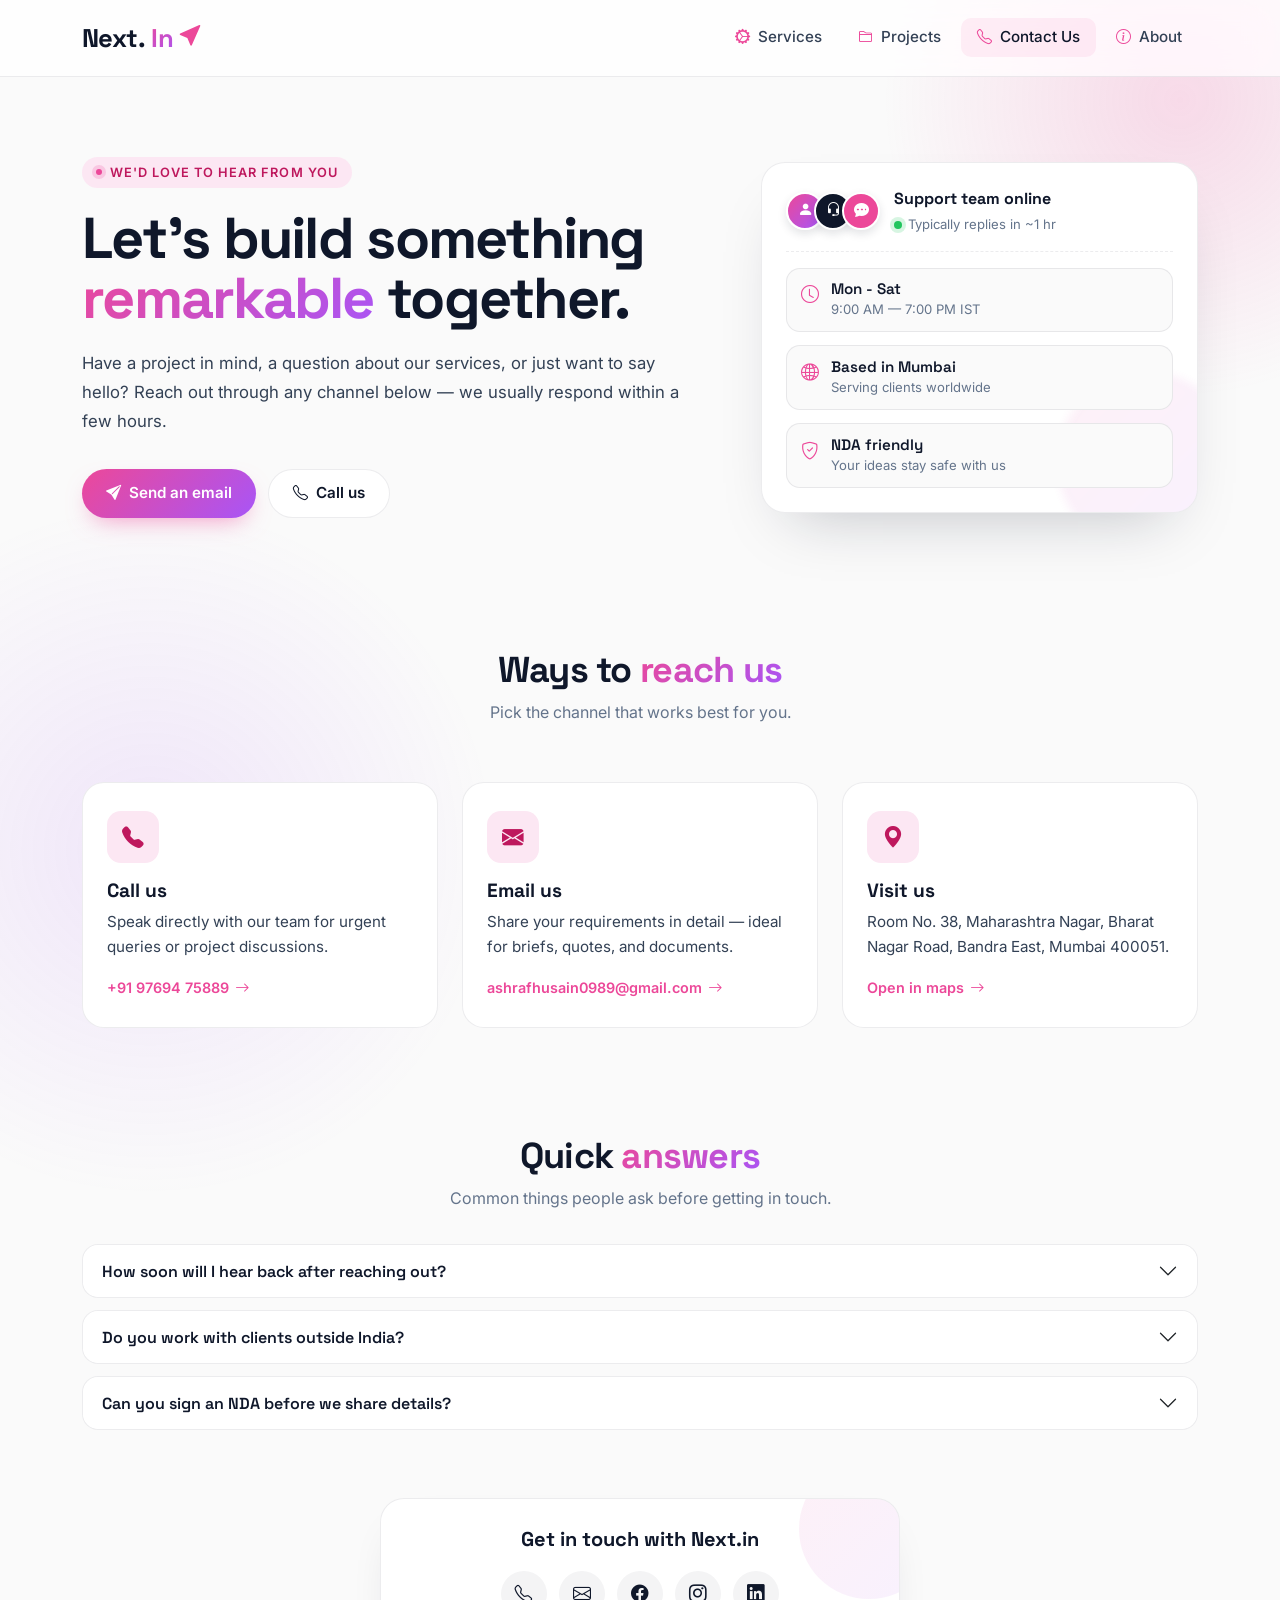
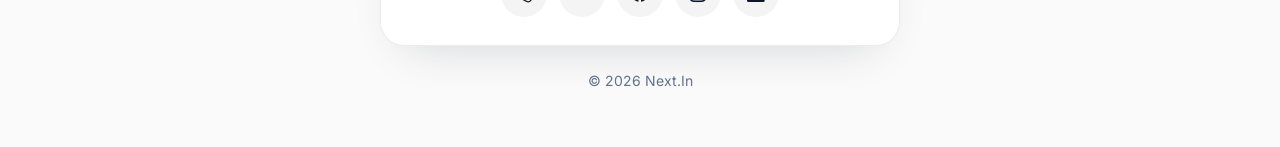
==== contact/index.html @ 3a7c1160 "new theme changes" ====
<!DOCTYPE html>
<html lang="en">

<head>
    <meta charset="UTF-8">
    <meta name="viewport" content="width=device-width, initial-scale=1.0">
    <title>Contact — Next.In</title>
    <link href="https://cdn.jsdelivr.net/npm/bootstrap@5.3.6/dist/css/bootstrap.min.css" rel="stylesheet"
        integrity="sha384-4Q6Gf2aSP4eDXB8Miphtr37CMZZQ5oXLH2yaXMJ2w8e2ZtHTl7GptT4jmndRuHDT" crossorigin="anonymous">
    <link rel="stylesheet" href="https://cdn.jsdelivr.net/npm/bootstrap-icons@1.13.1/font/bootstrap-icons.min.css">
    <link rel="preconnect" href="https://fonts.googleapis.com">
    <link rel="preconnect" href="https://fonts.gstatic.com" crossorigin>
    <link
        href="https://fonts.googleapis.com/css2?family=Inter:wght@300;400;500;600;700;800&family=Space+Grotesk:wght@500;600;700&display=swap"
        rel="stylesheet">
    <link rel="stylesheet" href="../style.css">
</head>

<body>
    <header class="px-lg-4 site-header">
        <nav class="navbar navbar-expand-lg bg-body-white">
            <div class="container">
                <a class="navbar-brand fs-2" href="../">Next.<span id="diff">In</span>
                    <svg xmlns="http://www.w3.org/2000/svg" width="24" height="24" fill="currentColor"
                        class="mb-2 bi bi-cursor-fill" viewBox="0 0 16 16">
                        <path
                            d="M14.082 2.182a.5.5 0 0 1 .103.557L8.528 15.467a.5.5 0 0 1-.917-.007L5.57 10.694.803 8.652a.5.5 0 0 1-.006-.916l12.728-5.657a.5.5 0 0 1 .556.103z" />
                    </svg>
                </a>
                <button class="navbar-toggler" type="button" data-bs-toggle="offcanvas"
                    data-bs-target="#offcanvasNavbar" aria-controls="offcanvasNavbar" aria-label="Toggle navigation">
                    <span class="navbar-toggler-icon"></span>
                </button>
                <div class="offcanvas offcanvas-end" tabindex="-1" id="offcanvasNavbar"
                    aria-labelledby="offcanvasNavbarLabel">
                    <div class="offcanvas-header">
                        <h5 class="offcanvas-title" id="offcanvasNavbarLabel">Next.In</h5>
                        <button type="button" class="btn-close" data-bs-dismiss="offcanvas" aria-label="Close"></button>
                    </div>
                    <div class="offcanvas-body">
                        <ul class="navbar-nav ms-auto mb-2 mb-lg-0 gap-lg-1">
                            <li class="nav-item"><a class="nav-link" href="../services/"><i
                                        class="bi bi-gear-wide-connected"></i> Services</a></li>
                            <li class="nav-item"><a class="nav-link" href="../projects/"><i class="bi bi-folder2"></i>
                                    Projects</a></li>
                            <li class="nav-item"><a class="nav-link active" href="../contact/"><i
                                        class="bi bi-telephone"></i> Contact Us</a></li>
                            <li class="nav-item"><a class="nav-link" href="../about/"><i class="bi bi-info-circle"></i>
                                    About</a></li>
                        </ul>
                    </div>
                </div>
            </div>
        </nav>
    </header>

    <main>
        <!-- Hero -->
        <section class="container contact-hero">
            <div class="row align-items-center g-4 g-lg-5">
                <div class="col-lg-7">
                    <span class="eyebrow rise">
                        <span class="dot"></span> We'd love to hear from you
                    </span>
                    <h1 class="hero-title rise">
                        Let's build something <span class="text-custom-gradient">remarkable</span> together.
                    </h1>
                    <p class="hero-sub rise-2">
                        Have a project in mind, a question about our services, or just want to say hello?
                        Reach out through any channel below — we usually respond within a few hours.
                    </p>
                    <div class="cta-row rise-2">
                        <a href="mailto:ashrafhusain0989@gmail.com" class="btn-modern btn-primary-modern">
                            <i class="bi bi-send-fill"></i> Send an email
                        </a>
                        <a href="tel:+919769475889" class="btn-modern btn-ghost-modern">
                            <i class="bi bi-telephone"></i> Call us
                        </a>
                    </div>
                </div>

                <div class="col-lg-5">
                    <div class="quick-panel rise-3">
                        <div class="quick-panel-head">
                            <div class="avatar-stack">
                                <span class="avatar" style="background: var(--gradient);"><i
                                        class="bi bi-person-fill"></i></span>
                                <span class="avatar" style="background: #0f172a;"><i class="bi bi-headset"></i></span>
                                <span class="avatar" style="background: #ec4899;"><i
                                        class="bi bi-chat-dots-fill"></i></span>
                            </div>
                            <div>
                                <div class="quick-panel-title">Support team online</div>
                                <div class="quick-panel-meta"><span class="status-dot"></span> Typically replies in ~1
                                    hr</div>
                            </div>
                        </div>
                        <ul class="quick-list">
                            <li>
                                <i class="bi bi-clock"></i>
                                <div><strong>Mon - Sat</strong><span>9:00 AM — 7:00 PM IST</span></div>
                            </li>
                            <li>
                                <i class="bi bi-globe2"></i>
                                <div><strong>Based in Mumbai</strong><span>Serving clients worldwide</span></div>
                            </li>
                            <li>
                                <i class="bi bi-shield-check"></i>
                                <div><strong>NDA friendly</strong><span>Your ideas stay safe with us</span></div>
                            </li>
                        </ul>
                    </div>
                </div>
            </div>
        </section>

        <!-- Contact channel cards -->
        <section class="container section-pad">
            <div class="section-head rise">
                <h2 class="section-title">Ways to <span class="text-custom-gradient">reach us</span></h2>
                <p class="section-sub">Pick the channel that works best for you.</p>
            </div>

            <div class="row g-4 mt-2">
                <div class="col-12 col-md-6 col-lg-4">
                    <a href="tel:+919769475889" class="channel-card rise-2">
                        <div class="channel-icon"><i class="bi bi-telephone-fill"></i></div>
                        <h3>Call us</h3>
                        <p>Speak directly with our team for urgent queries or project discussions.</p>
                        <span class="channel-link">+91 97694 75889 <i class="bi bi-arrow-right"></i></span>
                    </a>
                </div>
                <div class="col-12 col-md-6 col-lg-4">
                    <a href="mailto:ashrafhusain0989@gmail.com" class="channel-card rise-3">
                        <div class="channel-icon"><i class="bi bi-envelope-fill"></i></div>
                        <h3>Email us</h3>
                        <p>Share your requirements in detail — ideal for briefs, quotes, and documents.</p>
                        <span class="channel-link">ashrafhusain0989@gmail.com <i class="bi bi-arrow-right"></i></span>
                    </a>
                </div>
                <div class="col-12 col-md-12 col-lg-4">
                    <a href="https://www.instagram.com/mr.ashraf09/" class="channel-card rise-4">
                        <div class="channel-icon"><i class="bi bi-geo-alt-fill"></i></div>
                        <h3>Visit us</h3>
                        <p>Room No. 38, Maharashtra Nagar, Bharat Nagar Road, Bandra East, Mumbai 400051.</p>
                        <span class="channel-link">Open in maps <i class="bi bi-arrow-right"></i></span>
                    </a>
                </div>
            </div>
        </section>

        <!-- Contact form + info (commented out) -->
        <!-- <section class="container section-pad">
                                                                                                                                                                                                                                                                                                                                                                                                                                                                                                                                                                                                                                                                                                                                                                                                                                                                                                                                                                                                                                                                                                                                                                                                                                                                                                                                                                                                                                                                                                                                                                                                                                                                                                                                                                                                                                                                                                                                                                                                                                                                                                                                                                                                                                                                                                                                                                                                                                                                                                                                                                                                                                                                <div class="row g-4 g-lg-5">
                                                                                                                                                                                                                                                                                                                                                                                                                                                                                                                                                                                                                                                                                                                                                                                                                                                                                                                                                                                                                                                                                                                                                                                                                                                                                                                                                                                                                                                                                                                                                                                                                                                                                                                                                                                                                                                                                                                                                                                                                                                                                                                                                                                                                                                                                                                                                                                                                                                                                                                                                                                                                                                                                <div class="col-lg-7">
                                                                                                                                                                                                                                                                                                                                                                                                                                                                                                                                                                                                                                                                                                                                                                                                                                                                                                                                                                                                                                                                                                                                                                                                                                                                                                                                                                                                                                                                                                                                                                                                                                                                                                                                                                                                                                                                                                                                                                                                                                                                                                                                                                                                                                                                                                                                                                                                                                                                                                                                                                                                                                                                                                    <div class="form-card rise">
                                                                                                                                                                                                                                                                                                                                                                                                                                                                                                                                                                                                                                                                                                                                                                                                                                                                                                                                                                                                                                                                                                                                                                                                                                                                                                                                                                                                                                                                                                                                                                                                                                                                                                                                                                                                                                                                                                                                                                                                                                                                                                                                                                                                                                                                                                                                                                                                                                                                                                                                                                                                                                                                                                                            <div class="form-head">
                                                                                                                                                                                                                                                                                                                                                                                                                                                                                                                                                                                                                                                                                                                                                                                                                                                                                                                                                                                                                                                                                                                                                                                                                                                                                                                                                                                                                                                                                                                                                                                                                                                                                                                                                                                                                                                                                                                                                                                                                                                                                                                                                                                                                                                                                                                                                                                                                                                                                                                                                                                                                                                                                                                                                        <h2 class="section-title mb-1">Send us a message</h2>
                                                                                                                                                                                                                                                                                                                                                                                                                                                                                                                                                                                                                                                                                                                                                                                                                                                                                                                                                                                                                                                                                                                                                                                                                                                                                                                                                                                                                                                                                                                                                                                                                                                                                                                                                                                                                                                                                                                                                                                                                                                                                                                                                                                                                                                                                                                                                                                                                                                                                                                                                                                                                                                                                                                                                                                    <p class="section-sub mb-0">Fill out the form and we'll get back to you shortly.</p>
                                                                                                                                                                                                                                                                                                                                                                                                                                                                                                                                                                                                                                                                                                                                                                                                                                                                                                                                                                                                                                                                                                                                                                                                                                                                                                                                                                                                                                                                                                                                                                                                                                                                                                                                                                                                                                                                                                                                                                                                                                                                                                                                                                                                                                                                                                                                                                                                                                                                                                                                                                                                                                                                                                                                                                                                            </div>
                                                                                                                                                                                                                                                                                                                                                                                                                                                                                                                                                                                                                                                                                                                                                                                                                                                                                                                                                                                                                                                                                                                                                                                                                                                                                                                                                                                                                                                                                                                                                                                                                                                                                                                                                                                                                                                                                                                                                                                                                                                                                                                                                                                                                                                                                                                                                                                                                                                                                                                                                                                                                                                                                                                                                                                                                                    <form class="mt-4" onsubmit="event.preventDefault(); alert('Thanks! We will be in touch.');">
                                                                                                                                                                                                                                                                                                                                                                                                                                                                                                                                                                                                                                                                                                                                                                                                                                                                                                                                                                                                                                                                                                                                                                                                                                                                                                                                                                                                                                                                                                                                                                                                                                                                                                                                                                                                                                                                                                                                                                                                                                                                                                                                                                                                                                                                                                                                                                                                                                                                                                                                                                                                                                                                                                                                                                                                                                                                <div class="row g-3">
                                                                                                                                                                                                                                                                                                                                                                                                                                                                                                                                                                                                                                                                                                                                                                                                                                                                                                                                                                                                                                                                                                                                                                                                                                                                                                                                                                                                                                                                                                                                                                                                                                                                                                                                                                                                                                                                                                                                                                                                                                                                                                                                                                                                                                                                                                                                                                                                                                                                                                                                                                                                                                                                                                                                                                                                                                                                                                <div class="col-md-6">
                                                                                                                                                                                                                                                                                                                                                                                                                                                                                                                                                                                                                                                                                                                                                                                                                                                                                                                                                                                                                                                                                                                                                                                                                                                                                                                                                                                                                                                                                                                                                                                                                                                                                                                                                                                                                                                                                                                                                                                                                                                                                                                                                                                                                                                                                                                                                                                                                                                                                                                                                                                                                                                                                                                                                                                                                                                                                                                                    <div class="field">
                                                                                                                                                                                                                                                                                                                                                                                                                                                                                                                                                                                                                                                                                                                                                                                                                                                                                                                                                                                                                                                                                                                                                                                                                                                                                                                                                                                                                                                                                                                                                                                                                                                                                                                                                                                                                                                                                                                                                                                                                                                                                                                                                                                                                                                                                                                                                                                                                                                                                                                                                                                                                                                                                                                                                                                                                                                                                                                                                                            <label for="fname">Full name</label>
                                                                                                                                                                                                                                                                                                                                                                                                                                                                                                                                                                                                                                                                                                                                                                                                                                                                                                                                                                                                                                                                                                                                                                                                                                                                                                                                                                                                                                                                                                                                                                                                                                                                                                                                                                                                                                                                                                                                                                                                                                                                                                                                                                                                                                                                                                                                                                                                                                                                                                                                                                                                                                                                                                                                                                                                                                                                                                                                                                                                                    <input type="text" id="fname" placeholder="Jane Doe" required>
                                                                                                                                                                                                                                                                                                                                                                                                                                                                                                                                                                                                                                                                                                                                                                                                                                                                                                                                                                                                                                                                                                                                                                                                                                                                                                                                                                                                                                                                                                                                                                                                                                                                                                                                                                                                                                                                                                                                                                                                                                                                                                                                                                                                                                                                                                                                                                                                                                                                                                                                                                                                                                                                                                                                                                                                                                                                                                                                                                                                                                                        </div>
                                                                                                                                                                                                                                                                                                                                                                                                                                                                                                                                                                                                                                                                                                                                                                                                                                                                                                                                                                                                                                                                                                                                                                                                                                                                                                                                                                                                                                                                                                                                                                                                                                                                                                                                                                                                                                                                                                                                                                                                                                                                                                                                                                                                                                                                                                                                                                                                                                                                                                                                                                                                                                                                                                                                                                                                                                                                                                                                                                                                                                                                                        </div>
                                                                                                                                                                                                                                                                                                                                                                                                                                                                                                                                                                                                                                                                                                                                                                                                                                                                                                                                                                                                                                                                                                                                                                                                                                                                                                                                                                                                                                                                                                                                                                                                                                                                                                                                                                                                                                                                                                                                                                                                                                                                                                                                                                                                                                                                                                                                                                                                                                                                                                                                                                                                                                                                                                                                                                                                                                                                                                                                                                                                                                                                                                                        <div class="col-md-6">
                                                                                                                                                                                                                                                                                                                                                                                                                                                                                                                                                                                                                                                                                                                                                                                                                                                                                                                                                                                                                                                                                                                                                                                                                                                                                                                                                                                                                                                                                                                                                                                                                                                                                                                                                                                                                                                                                                                                                                                                                                                                                                                                                                                                                                                                                                                                                                                                                                                                                                                                                                                                                                                                                                                                                                                                                                                                                                                                                                                                                                                                                                                                                            <div class="field">
                                                                                                                                                                                                                                                                                                                                                                                                                                                                                                                                                                                                                                                                                                                                                                                                                                                                                                                                                                                                                                                                                                                                                                                                                                                                                                                                                                                                                                                                                                                                                                                                                                                                                                                                                                                                                                                                                                                                                                                                                                                                                                                                                                                                                                                                                                                                                                                                                                                                                                                                                                                                                                                                                                                                                                                                                                                                                                                                                                                                                                                                                                                                                                                                    <label for="email">Email</label>
                                                                                                                                                                                                                                                                                                                                                                                                                                                                                                                                                                                                                                                                                                                                                                                                                                                                                                                                                                                                                                                                                                                                                                                                                                                                                                                                                                                                                                                                                                                                                                                                                                                                                                                                                                                                                                                                                                                                                                                                                                                                                                                                                                                                                                                                                                                                                                                                                                                                                                                                                                                                                                                                                                                                                                                                                                                                                                                                                                                                                                                                                                                                                                                                                                            <input type="email" id="email" placeholder="jane@company.com" required>
                                                                                                                                                                                                                                                                                                                                                                                                                                                                                                                                                                                                                                                                                                                                                                                                                                                                                                                                                                                                                                                                                                                                                                                                                                                                                                                                                                                                                                                                                                                                                                                                                                                                                                                                                                                                                                                                                                                                                                                                                                                                                                                                                                                                                                                                                                                                                                                                                                                                                                                                                                                                                                                                                                                                                                                                                                                                                                                                                                                                                                                                                                                                                                                                                                                                                </div>
                                                                                                                                                                                                                                                                                                                                                                                                                                                                                                                                                                                                                                                                                                                                                                                                                                                                                                                                                                                                                                                                                                                                                                                                                                                                                                                                                                                                                                                                                                                                                                                                                                                                                                                                                                                                                                                                                                                                                                                                                                                                                                                                                                                                                                                                                                                                                                                                                                                                                                                                                                                                                                                                                                                                                                                                                                                                                                                                                                                                                                                                                                                                                                                                                                                                                                                </div>
                                                                                                                                                                                                                                                                                                                                                                                                                                                                                                                                                                                                                                                                                                                                                                                                                                                                                                                                                                                                                                                                                                                                                                                                                                                                                                                                                                                                                                                                                                                                                                                                                                                                                                                                                                                                                                                                                                                                                                                                                                                                                                                                                                                                                                                                                                                                                                                                                                                                                                                                                                                                                                                                                                                                                                                                                                                                                                                                                                                                                                                                                                                                                                                                                                                                                                                                                <div class="col-12">
                                                                                                                                                                                                                                                                                                                                                                                                                                                                                                                                                                                                                                                                                                                                                                                                                                                                                                                                                                                                                                                                                                                                                                                                                                                                                                                                                                                                                                                                                                                                                                                                                                                                                                                                                                                                                                                                                                                                                                                                                                                                                                                                                                                                                                                                                                                                                                                                                                                                                                                                                                                                                                                                                                                                                                                                                                                                                                                                                                                                                                                                                                                                                                                                                                                                                                                                                                                    <div class="field">
                                                                                                                                                                                                                                                                                                                                                                                                                                                                                                                                                                                                                                                                                                                                                                                                                                                                                                                                                                                                                                                                                                                                                                                                                                                                                                                                                                                                                                                                                                                                                                                                                                                                                                                                                                                                                                                                                                                                                                                                                                                                                                                                                                                                                                                                                                                                                                                                                                                                                                                                                                                                                                                                                                                                                                                                                                                                                                                                                                                                                                                                                                                                                                                                                                                                                                                                                                                                                            <label for="subject">Subject</label>
                                                                                                                                                                                                                                                                                                                                                                                                                                                                                                                                                                                                                                                                                                                                                                                                                                                                                                                                                                                                                                                                                                                                                                                                                                                                                                                                                                                                                                                                                                                                                                                                                                                                                                                                                                                                                                                                                                                                                                                                                                                                                                                                                                                                                                                                                                                                                                                                                                                                                                                                                                                                                                                                                                                                                                                                                                                                                                                                                                                                                                                                                                                                                                                                                                                                                                                                                                                                                                                                    <input type="text" id="subject" placeholder="What's this about?">
                                                                                                                                                                                                                                                                                                                                                                                                                                                                                                                                                                                                                                                                                                                                                                                                                                                                                                                                                                                                                                                                                                                                                                                                                                                                                                                                                                                                                                                                                                                                                                                                                                                                                                                                                                                                                                                                                                                                                                                                                                                                                                                                                                                                                                                                                                                                                                                                                                                                                                                                                                                                                                                                                                                                                                                                                                                                                                                                                                                                                                                                                                                                                                                                                                                                                                                                                                                                                                                                                                        </div>
                                                                                                                                                                                                                                                                                                                                                                                                                                                                                                                                                                                                                                                                                                                                                                                                                                                                                                                                                                                                                                                                                                                                                                                                                                                                                                                                                                                                                                                                                                                                                                                                                                                                                                                                                                                                                                                                                                                                                                                                                                                                                                                                                                                                                                                                                                                                                                                                                                                                                                                                                                                                                                                                                                                                                                                                                                                                                                                                                                                                                                                                                                                                                                                                                                                                                                                                                                                                                                                                                                                                        </div>
                                                                                                                                                                                                                                                                                                                                                                                                                                                                                                                                                                                                                                                                                                                                                                                                                                                                                                                                                                                                                                                                                                                                                                                                                                                                                                                                                                                                                                                                                                                                                                                                                                                                                                                                                                                                                                                                                                                                                                                                                                                                                                                                                                                                                                                                                                                                                                                                                                                                                                                                                                                                                                                                                                                                                                                                                                                                                                                                                                                                                                                                                                                                                                                                                                                                                                                                                                                                                                                                                                                                                                        <div class="col-12">
                                                                                                                                                                                                                                                                                                                                                                                                                                                                                                                                                                                                                                                                                                                                                                                                                                                                                                                                                                                                                                                                                                                                                                                                                                                                                                                                                                                                                                                                                                                                                                                                                                                                                                                                                                                                                                                                                                                                                                                                                                                                                                                                                                                                                                                                                                                                                                                                                                                                                                                                                                                                                                                                                                                                                                                                                                                                                                                                                                                                                                                                                                                                                                                                                                                                                                                                                                                                                                                                                                                                                                                                            <div class="field">
                                                                                                                                                                                                                                                                                                                                                                                                                                                                                                                                                                                                                                                                                                                                                                                                                                                                                                                                                                                                                                                                                                                                                                                                                                                                                                                                                                                                                                                                                                                                                                                                                                                                                                                                                                                                                                                                                                                                                                                                                                                                                                                                                                                                                                                                                                                                                                                                                                                                                                                                                                                                                                                                                                                                                                                                                                                                                                                                                                                                                                                                                                                                                                                                                                                                                                                                                                                                                                                                                                                                                                                                                                                    <label for="message">Message</label>
                                                                                                                                                                                                                                                                                                                                                                                                                                                                                                                                                                                                                                                                                                                                                                                                                                                                                                                                                                                                                                                                                                                                                                                                                                                                                                                                                                                                                                                                                                                                                                                                                                                                                                                                                                                                                                                                                                                                                                                                                                                                                                                                                                                                                                                                                                                                                                                                                                                                                                                                                                                                                                                                                                                                                                                                                                                                                                                                                                                                                                                                                                                                                                                                                                                                                                                                                                                                                                                                                                                                                                                                                                                                                            <textarea id="message" rows="5" placeholder="Tell us a little about your project..." required></textarea>
                                                                                                                                                                                                                                                                                                                                                                                                                                                                                                                                                                                                                                                                                                                                                                                                                                                                                                                                                                                                                                                                                                                                                                                                                                                                                                                                                                                                                                                                                                                                                                                                                                                                                                                                                                                                                                                                                                                                                                                                                                                                                                                                                                                                                                                                                                                                                                                                                                                                                                                                                                                                                                                                                                                                                                                                                                                                                                                                                                                                                                                                                                                                                                                                                                                                                                                                                                                                                                                                                                                                                                                                                                                                                                                                </div>
                                                                                                                                                                                                                                                                                                                                                                                                                                                                                                                                                                                                                                                                                                                                                                                                                                                                                                                                                                                                                                                                                                                                                                                                                                                                                                                                                                                                                                                                                                                                                                                                                                                                                                                                                                                                                                                                                                                                                                                                                                                                                                                                                                                                                                                                                                                                                                                                                                                                                                                                                                                                                                                                                                                                                                                                                                                                                                                                                                                                                                                                                                                                                                                                                                                                                                                                                                                                                                                                                                                                                                                                                                                                                                                                                                </div>
                                                                                                                                                                                                                                                                                                                                                                                                                                                                                                                                                                                                                                                                                                                                                                                                                                                                                                                                                                                                                                                                                                                                                                                                                                                                                                                                                                                                                                                                                                                                                                                                                                                                                                                                                                                                                                                                                                                                                                                                                                                                                                                                                                                                                                                                                                                                                                                                                                                                                                                                                                                                                                                                                                                                                                                                                                                                                                                                                                                                                                                                                                                                                                                                                                                                                                                                                                                                                                                                                                                                                                                                                                                                                                                                                                                                <div class="col-12 d-flex flex-wrap gap-2 align-items-center justify-content-between">
                                                                                                                                                                                                                                                                                                                                                                                                                                                                                                                                                                                                                                                                                                                                                                                                                                                                                                                                                                                                                                                                                                                                                                                                                                                                                                                                                                                                                                                                                                                                                                                                                                                                                                                                                                                                                                                                                                                                                                                                                                                                                                                                                                                                                                                                                                                                                                                                                                                                                                                                                                                                                                                                                                                                                                                                                                                                                                                                                                                                                                                                                                                                                                                                                                                                                                                                                                                                                                                                                                                                                                                                                                                                                                                                                                                                                                    <small class="text-muted"><i class="bi bi-lock"></i> Your info is kept private.</small>
                                                                                                                                                                                                                                                                                                                                                                                                                                                                                                                                                                                                                                                                                                                                                                                                                                                                                                                                                                                                                                                                                                                                                                                                                                                                                                                                                                                                                                                                                                                                                                                                                                                                                                                                                                                                                                                                                                                                                                                                                                                                                                                                                                                                                                                                                                                                                                                                                                                                                                                                                                                                                                                                                                                                                                                                                                                                                                                                                                                                                                                                                                                                                                                                                                                                                                                                                                                                                                                                                                                                                                                                                                                                                                                                                                                                                                                                        <button type="submit" class="btn-modern btn-primary-modern">
                                                                                                                                                                                                                                                                                                                                                                                                                                                                                                                                                                                                                                                                                                                                                                                                                                                                                                                                                                                                                                                                                                                                                                                                                                                                                                                                                                                                                                                                                                                                                                                                                                                                                                                                                                                                                                                                                                                                                                                                                                                                                                                                                                                                                                                                                                                                                                                                                                                                                                                                                                                                                                                                                                                                                                                                                                                                                                                                                                                                                                                                                                                                                                                                                                                                                                                                                                                                                                                                                                                                                                                                                                                                                                                                                                                                                                                                                                                <i class="bi bi-send-fill"></i> Send message
                                                                                                                                                                                                                                                                                                                                                                                                                                                                                                                                                                                                                                                                                                                                                                                                                                                                                                                                                                                                                                                                                                                                                                                                                                                                                                                                                                                                                                                                                                                                                                                                                                                                                                                                                                                                                                                                                                                                                                                                                                                                                                                                                                                                                                                                                                                                                                                                                                                                                                                                                                                                                                                                                                                                                                                                                                                                                                                                                                                                                                                                                                                                                                                                                                                                                                                                                                                                                                                                                                                                                                                                                                                                                                                                                                                                                                                                                                                                                    </button>
                                                                                                                                                                                                                                                                                                                                                                                                                                                                                                                                                                                                                                                                                                                                                                                                                                                                                                                                                                                                                                                                                                                                                                                                                                                                                                                                                                                                                                                                                                                                                                                                                                                                                                                                                                                                                                                                                                                                                                                                                                                                                                                                                                                                                                                                                                                                                                                                                                                                                                                                                                                                                                                                                                                                                                                                                                                                                                                                                                                                                                                                                                                                                                                                                                                                                                                                                                                                                                                                                                                                                                                                                                                                                                                                                                                                                                                                                                                                                                                    </div>
                                                                                                                                                                                                                                                                                                                                                                                                                                                                                                                                                                                                                                                                                                                                                                                                                                                                                                                                                                                                                                                                                                                                                                                                                                                                                                                                                                                                                                                                                                                                                                                                                                                                                                                                                                                                                                                                                                                                                                                                                                                                                                                                                                                                                                                                                                                                                                                                                                                                                                                                                                                                                                                                                                                                                                                                                                                                                                                                                                                                                                                                                                                                                                                                                                                                                                                                                                                                                                                                                                                                                                                                                                                                                                                                                                                                                                                                                                                                                                                                                </div>
                                                                                                                                                                                                                                                                                                                                                                                                                                                                                                                                                                                                                                                                                                                                                                                                                                                                                                                                                                                                                                                                                                                                                                                                                                                                                                                                                                                                                                                                                                                                                                                                                                                                                                                                                                                                                                                                                                                                                                                                                                                                                                                                                                                                                                                                                                                                                                                                                                                                                                                                                                                                                                                                                                                                                                                                                                                                                                                                                                                                                                                                                                                                                                                                                                                                                                                                                                                                                                                                                                                                                                                                                                                                                                                                                                                                                                                                                                                                                                                                                                        </form>
                                                                                                                                                                                                                                                                                                                                                                                                                                                                                                                                                                                                                                                                                                                                                                                                                                                                                                                                                                                                                                                                                                                                                                                                                                                                                                                                                                                                                                                                                                                                                                                                                                                                                                                                                                                                                                                                                                                                                                                                                                                                                                                                                                                                                                                                                                                                                                                                                                                                                                                                                                                                                                                                                                                                                                                                                                                                                                                                                                                                                                                                                                                                                                                                                                                                                                                                                                                                                                                                                                                                                                                                                                                                                                                                                                                                                                                                                                                                                                                                                                                            </div>
                                                                                                                                                                                                                                                                                                                                                                                                                                                                                                                                                                                                                                                                                                                                                                                                                                                                                                                                                                                                                                                                                                                                                                                                                                                                                                                                                                                                                                                                                                                                                                                                                                                                                                                                                                                                                                                                                                                                                                                                                                                                                                                                                                                                                                                                                                                                                                                                                                                                                                                                                                                                                                                                                                                                                                                                                                                                                                                                                                                                                                                                                                                                                                                                                                                                                                                                                                                                                                                                                                                                                                                                                                                                                                                                                                                                                                                                                                                                                                                                                                                                            </div>

                                                                                                                                                                                                                                                                                                                                                                                                                                                                                                                                                                                                                                                                                                                                                                                                                                                                                                                                                                                                                                                                                                                                                                                                                                                                                                                                                                                                                                                                                                                                                                                                                                                                                                                                                                                                                                                                                                                                                                                                                                                                                                                                                                                                                                                                                                                                                                                                                                                                                                                                                                                                                                                                                                                                                                                                                                                                                                                                                                                                                                                                                                                                                                                                                                                                                                                                                                                                                                                                                                                                                                                                                                                                                                                                                                                                                                                                                                                                                                                                                                                                                            <div class="col-lg-5">
                                                                                                                                                                                                                                                                                                                                                                                                                                                                                                                                                                                                                                                                                                                                                                                                                                                                                                                                                                                                                                                                                                                                                                                                                                                                                                                                                                                                                                                                                                                                                                                                                                                                                                                                                                                                                                                                                                                                                                                                                                                                                                                                                                                                                                                                                                                                                                                                                                                                                                                                                                                                                                                                                                                                                                                                                                                                                                                                                                                                                                                                                                                                                                                                                                                                                                                                                                                                                                                                                                                                                                                                                                                                                                                                                                                                                                                                                                                                                                                                                                                                                                                <div class="info-stack">
                                                                                                                                                                                                                                                                                                                                                                                                                                                                                                                                                                                                                                                                                                                                                                                                                                                                                                                                                                                                                                                                                                                                                                                                                                                                                                                                                                                                                                                                                                                                                                                                                                                                                                                                                                                                                                                                                                                                                                                                                                                                                                                                                                                                                                                                                                                                                                                                                                                                                                                                                                                                                                                                                                                                                                                                                                                                                                                                                                                                                                                                                                                                                                                                                                                                                                                                                                                                                                                                                                                                                                                                                                                                                                                                                                                                                                                                                                                                                                                                                                                                                                                                        <div class="info-card rise-2">
                                                                                                                                                                                                                                                                                                                                                                                                                                                                                                                                                                                                                                                                                                                                                                                                                                                                                                                                                                                                                                                                                                                                                                                                                                                                                                                                                                                                                                                                                                                                                                                                                                                                                                                                                                                                                                                                                                                                                                                                                                                                                                                                                                                                                                                                                                                                                                                                                                                                                                                                                                                                                                                                                                                                                                                                                                                                                                                                                                                                                                                                                                                                                                                                                                                                                                                                                                                                                                                                                                                                                                                                                                                                                                                                                                                                                                                                                                                                                                                                                                                                                                                                                                    <div class="info-icon"><i class="bi bi-buildings"></i></div>
                                                                                                                                                                                                                                                                                                                                                                                                                                                                                                                                                                                                                                                                                                                                                                                                                                                                                                                                                                                                                                                                                                                                                                                                                                                                                                                                                                                                                                                                                                                                                                                                                                                                                                                                                                                                                                                                                                                                                                                                                                                                                                                                                                                                                                                                                                                                                                                                                                                                                                                                                                                                                                                                                                                                                                                                                                                                                                                                                                                                                                                                                                                                                                                                                                                                                                                                                                                                                                                                                                                                                                                                                                                                                                                                                                                                                                                                                                                                                                                                                                                                                                                                                                                                <div>
                                                                                                                                                                                                                                                                                                                                                                                                                                                                                                                                                                                                                                                                                                                                                                                                                                                                                                                                                                                                                                                                                                                                                                                                                                                                                                                                                                                                                                                                                                                                                                                                                                                                                                                                                                                                                                                                                                                                                                                                                                                                                                                                                                                                                                                                                                                                                                                                                                                                                                                                                                                                                                                                                                                                                                                                                                                                                                                                                                                                                                                                                                                                                                                                                                                                                                                                                                                                                                                                                                                                                                                                                                                                                                                                                                                                                                                                                                                                                                                                                                                                                                                                                                                                                                <h4>Head Office</h4>
                                                                                                                                                                                                                                                                                                                                                                                                                                                                                                                                                                                                                                                                                                                                                                                                                                                                                                                                                                                                                                                                                                                                                                                                                                                                                                                                                                                                                                                                                                                                                                                                                                                                                                                                                                                                                                                                                                                                                                                                                                                                                                                                                                                                                                                                                                                                                                                                                                                                                                                                                                                                                                                                                                                                                                                                                                                                                                                                                                                                                                                                                                                                                                                                                                                                                                                                                                                                                                                                                                                                                                                                                                                                                                                                                                                                                                                                                                                                                                                                                                                                                                                                                                                                                                                                <p>
                                                                                                                                                                                                                                                                                                                                                                                                                                                                                                                                                                                                                                                                                                                                                                                                                                                                                                                                                                                                                                                                                                                                                                                                                                                                                                                                                                                                                                                                                                                                                                                                                                                                                                                                                                                                                                                                                                                                                                                                                                                                                                                                                                                                                                                                                                                                                                                                                                                                                                                                                                                                                                                                                                                                                                                                                                                                                                                                                                                                                                                                                                                                                                                                                                                                                                                                                                                                                                                                                                                                                                                                                                                                                                                                                                                                                                                                                                                                                                                                                                                                                                                                                                                                                                                                                                    Next.In, Room No. 38 — Maharashtra Nagar,<br>
                                                                                                                                                                                                                                                                                                                                                                                                                                                                                                                                                                                                                                                                                                                                                                                                                                                                                                                                                                                                                                                                                                                                                                                                                                                                                                                                                                                                                                                                                                                                                                                                                                                                                                                                                                                                                                                                                                                                                                                                                                                                                                                                                                                                                                                                                                                                                                                                                                                                                                                                                                                                                                                                                                                                                                                                                                                                                                                                                                                                                                                                                                                                                                                                                                                                                                                                                                                                                                                                                                                                                                                                                                                                                                                                                                                                                                                                                                                                                                                                                                                                                                                                                                                                                                                                                                                                        Bharat Nagar Road, Bandra East,<br>
                                                                                                                                                                                                                                                                                                                                                                                                                                                                                                                                                                                                                                                                                                                                                                                                                                                                                                                                                                                                                                                                                                                                                                                                                                                                                                                                                                                                                                                                                                                                                                                                                                                                                                                                                                                                                                                                                                                                                                                                                                                                                                                                                                                                                                                                                                                                                                                                                                                                                                                                                                                                                                                                                                                                                                                                                                                                                                                                                                                                                                                                                                                                                                                                                                                                                                                                                                                                                                                                                                                                                                                                                                                                                                                                                                                                                                                                                                                                                                                                                                                                                                                                                                                                                                                                                                                                                                            Mumbai, Maharashtra 400051, India
                                                                                                                                                                                                                                                                                                                                                                                                                                                                                                                                                                                                                                                                                                                                                                                                                                                                                                                                                                                                                                                                                                                                                                                                                                                                                                                                                                                                                                                                                                                                                                                                                                                                                                                                                                                                                                                                                                                                                                                                                                                                                                                                                                                                                                                                                                                                                                                                                                                                                                                                                                                                                                                                                                                                                                                                                                                                                                                                                                                                                                                                                                                                                                                                                                                                                                                                                                                                                                                                                                                                                                                                                                                                                                                                                                                                                                                                                                                                                                                                                                                                                                                                                                                                                                                                                                                                                                                                            </p>
                                                                                                                                                                                                                                                                                                                                                                                                                                                                                                                                                                                                                                                                                                                                                                                                                                                                                                                                                                                                                                                                                                                                                                                                                                                                                                                                                                                                                                                                                                                                                                                                                                                                                                                                                                                                                                                                                                                                                                                                                                                                                                                                                                                                                                                                                                                                                                                                                                                                                                                                                                                                                                                                                                                                                                                                                                                                                                                                                                                                                                                                                                                                                                                                                                                                                                                                                                                                                                                                                                                                                                                                                                                                                                                                                                                                                                                                                                                                                                                                                                                                                                                                                                                                                                                                                                                                                                                                                                        </div>
                                                                                                                                                                                                                                                                                                                                                                                                                                                                                                                                                                                                                                                                                                                                                                                                                                                                                                                                                                                                                                                                                                                                                                                                                                                                                                                                                                                                                                                                                                                                                                                                                                                                                                                                                                                                                                                                                                                                                                                                                                                                                                                                                                                                                                                                                                                                                                                                                                                                                                                                                                                                                                                                                                                                                                                                                                                                                                                                                                                                                                                                                                                                                                                                                                                                                                                                                                                                                                                                                                                                                                                                                                                                                                                                                                                                                                                                                                                                                                                                                                                                                                                                                                                                                                                                                                                                                                                                                                                                </div>
                                                                                                                                                                                                                                                                                                                                                                                                                                                                                                                                                                                                                                                                                                                                                                                                                                                                                                                                                                                                                                                                                                                                                                                                                                                                                                                                                                                                                                                                                                                                                                                                                                                                                                                                                                                                                                                                                                                                                                                                                                                                                                                                                                                                                                                                                                                                                                                                                                                                                                                                                                                                                                                                                                                                                                                                                                                                                                                                                                                                                                                                                                                                                                                                                                                                                                                                                                                                                                                                                                                                                                                                                                                                                                                                                                                                                                                                                                                                                                                                                                                                                                                                                                                                                                                                                                                                                                                                                                                                                        <div class="info-card rise-3">
                                                                                                                                                                                                                                                                                                                                                                                                                                                                                                                                                                                                                                                                                                                                                                                                                                                                                                                                                                                                                                                                                                                                                                                                                                                                                                                                                                                                                                                                                                                                                                                                                                                                                                                                                                                                                                                                                                                                                                                                                                                                                                                                                                                                                                                                                                                                                                                                                                                                                                                                                                                                                                                                                                                                                                                                                                                                                                                                                                                                                                                                                                                                                                                                                                                                                                                                                                                                                                                                                                                                                                                                                                                                                                                                                                                                                                                                                                                                                                                                                                                                                                                                                                                                                                                                                                                                                                                                                                                                                                                    <div class="info-icon"><i class="bi bi-calendar-event"></i></div>
                                                                                                                                                                                                                                                                                                                                                                                                                                                                                                                                                                                                                                                                                                                                                                                                                                                                                                                                                                                                                                                                                                                                                                                                                                                                                                                                                                                                                                                                                                                                                                                                                                                                                                                                                                                                                                                                                                                                                                                                                                                                                                                                                                                                                                                                                                                                                                                                                                                                                                                                                                                                                                                                                                                                                                                                                                                                                                                                                                                                                                                                                                                                                                                                                                                                                                                                                                                                                                                                                                                                                                                                                                                                                                                                                                                                                                                                                                                                                                                                                                                                                                                                                                                                                                                                                                                                                                                                                                                                                                                                                <div>
                                                                                                                                                                                                                                                                                                                                                                                                                                                                                                                                                                                                                                                                                                                                                                                                                                                                                                                                                                                                                                                                                                                                                                                                                                                                                                                                                                                                                                                                                                                                                                                                                                                                                                                                                                                                                                                                                                                                                                                                                                                                                                                                                                                                                                                                                                                                                                                                                                                                                                                                                                                                                                                                                                                                                                                                                                                                                                                                                                                                                                                                                                                                                                                                                                                                                                                                                                                                                                                                                                                                                                                                                                                                                                                                                                                                                                                                                                                                                                                                                                                                                                                                                                                                                                                                                                                                                                                                                                                                                                                                                                                <h4>Office Hours</h4>
                                                                                                                                                                                                                                                                                                                                                                                                                                                                                                                                                                                                                                                                                                                                                                                                                                                                                                                                                                                                                                                                                                                                                                                                                                                                                                                                                                                                                                                                                                                                                                                                                                                                                                                                                                                                                                                                                                                                                                                                                                                                                                                                                                                                                                                                                                                                                                                                                                                                                                                                                                                                                                                                                                                                                                                                                                                                                                                                                                                                                                                                                                                                                                                                                                                                                                                                                                                                                                                                                                                                                                                                                                                                                                                                                                                                                                                                                                                                                                                                                                                                                                                                                                                                                                                                                                                                                                                                                                                                                                                                                                                                                <p>
                                                                                                                                                                                                                                                                                                                                                                                                                                                                                                                                                                                                                                                                                                                                                                                                                                                                                                                                                                                                                                                                                                                                                                                                                                                                                                                                                                                                                                                                                                                                                                                                                                                                                                                                                                                                                                                                                                                                                                                                                                                                                                                                                                                                                                                                                                                                                                                                                                                                                                                                                                                                                                                                                                                                                                                                                                                                                                                                                                                                                                                                                                                                                                                                                                                                                                                                                                                                                                                                                                                                                                                                                                                                                                                                                                                                                                                                                                                                                                                                                                                                                                                                                                                                                                                                                                                                                                                                                                                                                                                                                                                                                                                    Monday – Saturday<br>
                                                                                                                                                                                                                                                                                                                                                                                                                                                                                                                                                                                                                                                                                                                                                                                                                                                                                                                                                                                                                                                                                                                                                                                                                                                                                                                                                                                                                                                                                                                                                                                                                                                                                                                                                                                                                                                                                                                                                                                                                                                                                                                                                                                                                                                                                                                                                                                                                                                                                                                                                                                                                                                                                                                                                                                                                                                                                                                                                                                                                                                                                                                                                                                                                                                                                                                                                                                                                                                                                                                                                                                                                                                                                                                                                                                                                                                                                                                                                                                                                                                                                                                                                                                                                                                                                                                                                                                                                                                                                                                                                                                                                                                                                        9:00 AM – 7:00 PM (IST)<br>
                                                                                                                                                                                                                                                                                                                                                                                                                                                                                                                                                                                                                                                                                                                                                                                                                                                                                                                                                                                                                                                                                                                                                                                                                                                                                                                                                                                                                                                                                                                                                                                                                                                                                                                                                                                                                                                                                                                                                                                                                                                                                                                                                                                                                                                                                                                                                                                                                                                                                                                                                                                                                                                                                                                                                                                                                                                                                                                                                                                                                                                                                                                                                                                                                                                                                                                                                                                                                                                                                                                                                                                                                                                                                                                                                                                                                                                                                                                                                                                                                                                                                                                                                                                                                                                                                                                                                                                                                                                                                                                                                                                                                                                                                                                            Closed on Sundays & public holidays
                                                                                                                                                                                                                                                                                                                                                                                                                                                                                                                                                                                                                                                                                                                                                                                                                                                                                                                                                                                                                                                                                                                                                                                                                                                                                                                                                                                                                                                                                                                                                                                                                                                                                                                                                                                                                                                                                                                                                                                                                                                                                                                                                                                                                                                                                                                                                                                                                                                                                                                                                                                                                                                                                                                                                                                                                                                                                                                                                                                                                                                                                                                                                                                                                                                                                                                                                                                                                                                                                                                                                                                                                                                                                                                                                                                                                                                                                                                                                                                                                                                                                                                                                                                                                                                                                                                                                                                                                                                                                                                                                                                                                                                                                                                                                            </p>
                                                                                                                                                                                                                                                                                                                                                                                                                                                                                                                                                                                                                                                                                                                                                                                                                                                                                                                                                                                                                                                                                                                                                                                                                                                                                                                                                                                                                                                                                                                                                                                                                                                                                                                                                                                                                                                                                                                                                                                                                                                                                                                                                                                                                                                                                                                                                                                                                                                                                                                                                                                                                                                                                                                                                                                                                                                                                                                                                                                                                                                                                                                                                                                                                                                                                                                                                                                                                                                                                                                                                                                                                                                                                                                                                                                                                                                                                                                                                                                                                                                                                                                                                                                                                                                                                                                                                                                                                                                                                                                                                                                                                                                                                                                                                                                        </div>
                                                                                                                                                                                                                                                                                                                                                                                                                                                                                                                                                                                                                                                                                                                                                                                                                                                                                                                                                                                                                                                                                                                                                                                                                                                                                                                                                                                                                                                                                                                                                                                                                                                                                                                                                                                                                                                                                                                                                                                                                                                                                                                                                                                                                                                                                                                                                                                                                                                                                                                                                                                                                                                                                                                                                                                                                                                                                                                                                                                                                                                                                                                                                                                                                                                                                                                                                                                                                                                                                                                                                                                                                                                                                                                                                                                                                                                                                                                                                                                                                                                                                                                                                                                                                                                                                                                                                                                                                                                                                                                                                                                                                                                                                                                                                                                                                </div>
                                                                                                                                                                                                                                                                                                                                                                                                                                                                                                                                                                                                                                                                                                                                                                                                                                                                                                                                                                                                                                                                                                                                                                                                                                                                                                                                                                                                                                                                                                                                                                                                                                                                                                                                                                                                                                                                                                                                                                                                                                                                                                                                                                                                                                                                                                                                                                                                                                                                                                                                                                                                                                                                                                                                                                                                                                                                                                                                                                                                                                                                                                                                                                                                                                                                                                                                                                                                                                                                                                                                                                                                                                                                                                                                                                                                                                                                                                                                                                                                                                                                                                                                                                                                                                                                                                                                                                                                                                                                                                                                                                                                                                                                                                                                                                                                                                        <div class="info-card gradient-card rise-4">
                                                                                                                                                                                                                                                                                                                                                                                                                                                                                                                                                                                                                                                                                                                                                                                                                                                                                                                                                                                                                                                                                                                                                                                                                                                                                                                                                                                                                                                                                                                                                                                                                                                                                                                                                                                                                                                                                                                                                                                                                                                                                                                                                                                                                                                                                                                                                                                                                                                                                                                                                                                                                                                                                                                                                                                                                                                                                                                                                                                                                                                                                                                                                                                                                                                                                                                                                                                                                                                                                                                                                                                                                                                                                                                                                                                                                                                                                                                                                                                                                                                                                                                                                                                                                                                                                                                                                                                                                                                                                                                                                                                                                                                                                                                                                                                                                                                                    <div class="info-icon light"><i class="bi bi-lightning-charge-fill"></i></div>
                                                                                                                                                                                                                                                                                                                                                                                                                                                                                                                                                                                                                                                                                                                                                                                                                                                                                                                                                                                                                                                                                                                                                                                                                                                                                                                                                                                                                                                                                                                                                                                                                                                                                                                                                                                                                                                                                                                                                                                                                                                                                                                                                                                                                                                                                                                                                                                                                                                                                                                                                                                                                                                                                                                                                                                                                                                                                                                                                                                                                                                                                                                                                                                                                                                                                                                                                                                                                                                                                                                                                                                                                                                                                                                                                                                                                                                                                                                                                                                                                                                                                                                                                                                                                                                                                                                                                                                                                                                                                                                                                                                                                                                                                                                                                                                                                                                                                                <div>
                                                                                                                                                                                                                                                                                                                                                                                                                                                                                                                                                                                                                                                                                                                                                                                                                                                                                                                                                                                                                                                                                                                                                                                                                                                                                                                                                                                                                                                                                                                                                                                                                                                                                                                                                                                                                                                                                                                                                                                                                                                                                                                                                                                                                                                                                                                                                                                                                                                                                                                                                                                                                                                                                                                                                                                                                                                                                                                                                                                                                                                                                                                                                                                                                                                                                                                                                                                                                                                                                                                                                                                                                                                                                                                                                                                                                                                                                                                                                                                                                                                                                                                                                                                                                                                                                                                                                                                                                                                                                                                                                                                                                                                                                                                                                                                                                                                                                                                                <h4>Start a project</h4>
                                                                                                                                                                                                                                                                                                                                                                                                                                                                                                                                                                                                                                                                                                                                                                                                                                                                                                                                                                                                                                                                                                                                                                                                                                                                                                                                                                                                                                                                                                                                                                                                                                                                                                                                                                                                                                                                                                                                                                                                                                                                                                                                                                                                                                                                                                                                                                                                                                                                                                                                                                                                                                                                                                                                                                                                                                                                                                                                                                                                                                                                                                                                                                                                                                                                                                                                                                                                                                                                                                                                                                                                                                                                                                                                                                                                                                                                                                                                                                                                                                                                                                                                                                                                                                                                                                                                                                                                                                                                                                                                                                                                                                                                                                                                                                                                                                                                                                                                                                <p>Get a free consultation and a tailored quote within 24 hours.</p>
                                                                                                                                                                                                                                                                                                                                                                                                                                                                                                                                                                                                                                                                                                                                                                                                                                                                                                                                                                                                                                                                                                                                                                                                                                                                                                                                                                                                                                                                                                                                                                                                                                                                                                                                                                                                                                                                                                                                                                                                                                                                                                                                                                                                                                                                                                                                                                                                                                                                                                                                                                                                                                                                                                                                                                                                                                                                                                                                                                                                                                                                                                                                                                                                                                                                                                                                                                                                                                                                                                                                                                                                                                                                                                                                                                                                                                                                                                                                                                                                                                                                                                                                                                                                                                                                                                                                                                                                                                                                                                                                                                                                                                                                                                                                                                                                                                                                                                                                                                                                <a href="mailto:ashrafhusain0989@gmail.com" class="inline-link">Email the team <i class="bi bi-arrow-right"></i></a>
                                                                                                                                                                                                                                                                                                                                                                                                                                                                                                                                                                                                                                                                                                                                                                                                                                                                                                                                                                                                                                                                                                                                                                                                                                                                                                                                                                                                                                                                                                                                                                                                                                                                                                                                                                                                                                                                                                                                                                                                                                                                                                                                                                                                                                                                                                                                                                                                                                                                                                                                                                                                                                                                                                                                                                                                                                                                                                                                                                                                                                                                                                                                                                                                                                                                                                                                                                                                                                                                                                                                                                                                                                                                                                                                                                                                                                                                                                                                                                                                                                                                                                                                                                                                                                                                                                                                                                                                                                                                                                                                                                                                                                                                                                                                                                                                                                                                                                                                                                                                                            </div>
                                                                                                                                                                                                                                                                                                                                                                                                                                                                                                                                                                                                                                                                                                                                                                                                                                                                                                                                                                                                                                                                                                                                                                                                                                                                                                                                                                                                                                                                                                                                                                                                                                                                                                                                                                                                                                                                                                                                                                                                                                                                                                                                                                                                                                                                                                                                                                                                                                                                                                                                                                                                                                                                                                                                                                                                                                                                                                                                                                                                                                                                                                                                                                                                                                                                                                                                                                                                                                                                                                                                                                                                                                                                                                                                                                                                                                                                                                                                                                                                                                                                                                                                                                                                                                                                                                                                                                                                                                                                                                                                                                                                                                                                                                                                                                                                                                                                                                                                                                                                                                                    </div>
                                                                                                                                                                                                                                                                                                                                                                                                                                                                                                                                                                                                                                                                                                                                                                                                                                                                                                                                                                                                                                                                                                                                                                                                                                                                                                                                                                                                                                                                                                                                                                                                                                                                                                                                                                                                                                                                                                                                                                                                                                                                                                                                                                                                                                                                                                                                                                                                                                                                                                                                                                                                                                                                                                                                                                                                                                                                                                                                                                                                                                                                                                                                                                                                                                                                                                                                                                                                                                                                                                                                                                                                                                                                                                                                                                                                                                                                                                                                                                                                                                                                                                                                                                                                                                                                                                                                                                                                                                                                                                                                                                                                                                                                                                                                                                                                                                                                                                                                                                                                                                                                        </div>
                                                                                                                                                                                                                                                                                                                                                                                                                                                                                                                                                                                                                                                                                                                                                                                                                                                                                                                                                                                                                                                                                                                                                                                                                                                                                                                                                                                                                                                                                                                                                                                                                                                                                                                                                                                                                                                                                                                                                                                                                                                                                                                                                                                                                                                                                                                                                                                                                                                                                                                                                                                                                                                                                                                                                                                                                                                                                                                                                                                                                                                                                                                                                                                                                                                                                                                                                                                                                                                                                                                                                                                                                                                                                                                                                                                                                                                                                                                                                                                                                                                                                                                                                                                                                                                                                                                                                                                                                                                                                                                                                                                                                                                                                                                                                                                                                                                                                                                                                                                                                                                                                        </div>
                                                                                                                                                                                                                                                                                                                                                                                                                                                                                                                                                                                                                                                                                                                                                                                                                                                                                                                                                                                                                                                                                                                                                                                                                                                                                                                                                                                                                                                                                                                                                                                                                                                                                                                                                                                                                                                                                                                                                                                                                                                                                                                                                                                                                                                                                                                                                                                                                                                                                                                                                                                                                                                                                                                                                                                                                                                                                                                                                                                                                                                                                                                                                                                                                                                                                                                                                                                                                                                                                                                                                                                                                                                                                                                                                                                                                                                                                                                                                                                                                                                                                                                                                                                                                                                                                                                                                                                                                                                                                                                                                                                                                                                                                                                                                                                                                                                                                                                                                                                                                                                                                                    </div>
                                                                                                                                                                                                                                                                                                                                                                                                                                                                                                                                                                                                                                                                                                                                                                                                                                                                                                                                                                                                                                                                                                                                                                                                                                                                                                                                                                                                                                                                                                                                                                                                                                                                                                                                                                                                                                                                                                                                                                                                                                                                                                                                                                                                                                                                                                                                                                                                                                                                                                                                                                                                                                                                                                                                                                                                                                                                                                                                                                                                                                                                                                                                                                                                                                                                                                                                                                                                                                                                                                                                                                                                                                                                                                                                                                                                                                                                                                                                                                                                                                                                                                                                                                                                                                                                                                                                                                                                                                                                                                                                                                                                                                                                                                                                                                                                                                                                                                                                                                                                                                                                                                            </section> -->
        <!-- FAQ strip -->
        <section class="container section-pad">
            <div class="section-head rise">
                <h2 class="section-title">Quick <span class="text-custom-gradient">answers</span></h2>
                <p class="section-sub">Common things people ask before getting in touch.</p>
            </div>
            <div class="accordion modern-accordion rise-2" id="faqAcc">
                <div class="accordion-item">
                    <h2 class="accordion-header">
                        <button class="accordion-button collapsed" type="button" data-bs-toggle="collapse"
                            data-bs-target="#faq1">
                            How soon will I hear back after reaching out?
                        </button>
                    </h2>
                    <div id="faq1" class="accordion-collapse collapse" data-bs-parent="#faqAcc">
                        <div class="accordion-body">We typically respond within 1-2 business hours during working days,
                            and no later than 24 hours otherwise.</div>
                    </div>
                </div>
                <div class="accordion-item">
                    <h2 class="accordion-header">
                        <button class="accordion-button collapsed" type="button" data-bs-toggle="collapse"
                            data-bs-target="#faq2">
                            Do you work with clients outside India?
                        </button>
                    </h2>
                    <div id="faq2" class="accordion-collapse collapse" data-bs-parent="#faqAcc">
                        <div class="accordion-body">Absolutely. We work with clients across the globe and adapt to your
                            preferred timezone for calls.</div>
                    </div>
                </div>
                <div class="accordion-item">
                    <h2 class="accordion-header">
                        <button class="accordion-button collapsed" type="button" data-bs-toggle="collapse"
                            data-bs-target="#faq3">
                            Can you sign an NDA before we share details?
                        </button>
                    </h2>
                    <div id="faq3" class="accordion-collapse collapse" data-bs-parent="#faqAcc">
                        <div class="accordion-body">Yes — we're happy to sign a mutual NDA before any project
                            discussions. Just mention it in your message.</div>
                    </div>
                </div>
            </div>
        </section>
    </main>

    <footer class="bd-footer">
        <div class="container text-center">
            <div class="contact-card rise-5">
                <h5>Get in touch with Next.in</h5>
                <ul class="social-list">
                    <li><a href="tel:+919769475889" aria-label="Phone"><i class="bi bi-telephone"></i></a></li>
                    <li><a href="mailto:nextinconsultant@outlook.com" aria-label="Email"><i
                                class="bi bi-envelope"></i></a></li>
                    <li><a href="https://www.instagram.com/mr.ashraf09/" aria-label="Facebook"><i
                                class="bi bi-facebook"></i></a></li>
                    <li><a href="https://www.instagram.com/next_in_interior_ai_consultant/" aria-label="Instagram"><i
                                class="bi bi-instagram"></i></a></li>
                    <li><a href="https://www.instagram.com/in/nextin/" aria-label="LinkedIn"><i
                                class="bi bi-linkedin"></i></a></li>
                </ul>
            </div>
            <p class="copyright">&copy; 2026 Next.In</p>
        </div>
    </footer>

    <script src="https://cdn.jsdelivr.net/npm/bootstrap@5.3.6/dist/js/bootstrap.bundle.min.js"
        integrity="sha384-j1CDi7MgGQ12Z7Qab0qlWQ/Qqz24Gc6BM0thvEMVjHnfYGF0rmFCozFSxQBxwHKO"
        crossorigin="anonymous"></script>
</body>

</html>
---- style.css ----
:root {
    --primary-custom-color: #DE89BE;
    --secondary-custom-color: #C297b8;
    --tertiary-custom-color: #40434E;
    --accent: #ec4899;
    --accent-2: #a855f7;
    --accent-soft: #fce7f3;
    --ink: #0f172a;
    --ink-2: #334155;
    --muted: #64748b;
    --bg: #fafafa;
    --card: #ffffff;
    --border: rgba(15, 23, 42, 0.08);
    --gradient: linear-gradient(135deg, #ec4899 0%, #a855f7 100%);
}

* {
    box-sizing: border-box;
}

html {
    background: var(--bg);
}

body {
    font-family: 'Inter', system-ui, -apple-system, sans-serif;
    color: var(--ink);
    -webkit-font-smoothing: antialiased;
    scroll-behavior: smooth;
    background: transparent;
    /* ← let blobs show through */
}

/* Decorative background blobs */
body::before {
    content: "";
    position: fixed;
    top: -200px;
    right: -200px;
    width: 600px;
    height: 600px;
    background: radial-gradient(circle, rgba(236, 72, 153, 0.18) 0%, transparent 70%);
    border-radius: 50%;
    z-index: -1;
    pointer-events: none;
}

body::after {
    content: "";
    position: fixed;
    bottom: -300px;
    left: -200px;
    width: 700px;
    height: 700px;
    background: radial-gradient(circle, rgba(168, 85, 247, 0.12) 0%, transparent 70%);
    border-radius: 50%;
    z-index: -1;
    pointer-events: none;
}

.site-header {
    position: sticky;
    top: 0;
    z-index: 1000;
    backdrop-filter: saturate(180%) blur(16px);
    -webkit-backdrop-filter: saturate(180%) blur(16px);
    background: rgba(255, 255, 255, 0.72);
    border-bottom: 1px solid var(--border);
}

@media (max-width: 991.98px) {
    .site-header {
        backdrop-filter: none !important;
        position: unset !important
    }
}

.navbar {
    padding: 0.85rem 0;
}

.navbar-brand {
    font-family: 'Space Grotesk', sans-serif;
    font-weight: 700;
    font-size: 1.6rem !important;
    letter-spacing: -0.02em;
    color: var(--ink);
    display: flex;
    align-items: center;
    gap: 6px;
}

.navbar-brand #diff {
    background: var(--gradient);
    -webkit-background-clip: text;
    background-clip: text;
    color: transparent;
}

.navbar-brand svg {
    color: var(--accent);
    transition: transform .4s ease;
}

.navbar-brand:hover svg {
    transform: rotate(20deg) translateX(2px);
}

.navbar-nav .nav-link {
    color: var(--ink-2) !important;
    font-weight: 500;
    font-size: 0.95rem;
    padding: 0.5rem 1rem !important;
    border-radius: 10px;
    transition: all .25s ease;
    position: relative;
}

.navbar-nav .nav-link:hover {
    color: var(--ink) !important;
    background: rgba(236, 72, 153, 0.06);
}

.navbar-nav .nav-link i {
    color: var(--accent);
    margin-right: 4px;
}

.hero {
    padding-top: 2rem;
    padding-bottom: 2rem;
}

@media (min-width: 991.98px) {
    .hero {
        padding: 4rem 0 2rem;
    }
}

.eyebrow {
    display: inline-flex;
    align-items: center;
    gap: 8px;
    font-size: 0.8rem;
    font-weight: 600;
    letter-spacing: 0.08em;
    text-transform: uppercase;
    padding: 6px 14px;
    background: var(--accent-soft);
    color: #be185d;
    border-radius: 999px;
    margin-bottom: 1.25rem;
}

.eyebrow .dot {
    width: 6px;
    height: 6px;
    border-radius: 50%;
    background: var(--accent);
    box-shadow: 0 0 0 4px rgba(236, 72, 153, 0.2);
}

h1.hero-title {
    font-family: 'Space Grotesk', sans-serif;
    font-weight: 700;
    font-size: clamp(1.7rem, 5vw, 3.6rem);
    line-height: 1.05;
    letter-spacing: -0.03em;
    margin-bottom: 1.25rem;
}

.text-custom-gradient {
    background: var(--gradient);
    -webkit-background-clip: text;
    background-clip: text;
    color: transparent;
}

.lead-heading {
    font-size: 1.1rem;
    font-weight: 600;
    color: var(--ink);
    margin-bottom: 1rem;
}

@media (max-width: 991.98px) {
    .lead-heading {
        margin-top: 1rem;
    }
}

.hero p {
    color: var(--ink-2);
    font-size: 1rem;
    line-height: 1.7;
}

/* Hero image */
.hero-image-wrap {
    position: relative;
    border-radius: 24px;
    overflow: hidden;
    box-shadow:
        0 30px 60px -20px rgba(15, 23, 42, 0.25),
        0 18px 30px -18px rgba(168, 85, 247, 0.25);
    transform: translateZ(0);
}

.hero-image-wrap::after {
    content: "";
    position: absolute;
    inset: 0;
    background: linear-gradient(180deg, transparent 60%, rgba(236, 72, 153, 0.08));
    pointer-events: none;
}

.hero-image-wrap img {
    width: 100%;
    height: 100%;
    object-fit: cover;
    display: block;
    transition: transform 1.2s ease;
}

.hero-image-wrap:hover img {
    transform: scale(1.04);
}

.image-badge {
    position: absolute;
    bottom: 20px;
    left: 20px;
    right: 20px;
    display: flex;
    justify-content: space-between;
    gap: 12px;
    z-index: 2;
}

.image-chip {
    background: rgba(255, 255, 255, 0.92);
    backdrop-filter: blur(8px);
    padding: 10px 14px;
    border-radius: 12px;
    font-size: 0.78rem;
    font-weight: 600;
    color: var(--ink);
    box-shadow: 0 8px 20px rgba(15, 23, 42, 0.12);
    display: flex;
    align-items: center;
    gap: 8px;
}

.image-chip i {
    color: var(--accent);
    font-size: 1rem;
}

/* Stats */
.stats-row {
    margin-top: 1rem;
    display: grid;
    grid-template-columns: repeat(2, minmax(0, 1fr));
    gap: 1rem;
    max-width: 420px;
}

.stat-card {
    padding: 1.25rem 1.25rem;
    background: var(--card);
    border: 1px solid var(--border);
    border-radius: 16px;
    transition: transform .3s ease, box-shadow .3s ease, border-color .3s ease;
}

.stat-card:hover {
    transform: translateY(-4px);
    box-shadow: 0 20px 40px -20px rgba(236, 72, 153, 0.25);
    border-color: rgba(236, 72, 153, 0.3);
}

.stat-number {
    font-family: 'Space Grotesk', sans-serif;
    font-size: 2.2rem;
    font-weight: 700;
    line-height: 1;
    background: var(--gradient);
    -webkit-background-clip: text;
    background-clip: text;
    color: transparent;
    display: block;
    margin-bottom: 0.3rem;
}

.stat-label {
    font-size: 0.85rem;
    color: var(--muted);
    font-weight: 500;
}

/* CTA button */
.cta-row {
    margin-top: 2rem;
    display: flex;
    gap: 0.75rem;
    flex-wrap: wrap;
}

.btn-modern {
    padding: 0.75rem 1.5rem;
    border-radius: 999px;
    font-weight: 600;
    font-size: 0.95rem;
    border: none;
    transition: all .25s ease;
    display: inline-flex;
    align-items: center;
    gap: 8px;
    text-decoration: none;
}

.btn-primary-modern {
    background: var(--gradient);
    color: #fff;
    box-shadow: 0 10px 25px -10px rgba(236, 72, 153, 0.6);
}

.btn-primary-modern:hover {
    transform: translateY(-2px);
    box-shadow: 0 15px 30px -10px rgba(236, 72, 153, 0.7);
    color: #fff;
}

.btn-ghost-modern {
    background: #fff;
    color: var(--ink);
    border: 1px solid var(--border);
}

.btn-ghost-modern:hover {
    border-color: var(--ink);
    color: var(--ink);
    transform: translateY(-2px);
}

/* Footer / contact card */
.bd-footer {
    margin-top: 0rem;
    padding: 2rem 0 2.5rem;
}

.contact-card {
    max-width: 520px;
    margin: 0 auto;
    background: #fff;
    border: 1px solid var(--border);
    border-radius: 24px;
    padding: 1.75rem 1.5rem;
    box-shadow: 0 20px 50px -25px rgba(15, 23, 42, 0.2);
    position: relative;
    overflow: hidden;
}

.contact-card::before {
    content: "";
    position: absolute;
    top: -40px;
    right: -40px;
    width: 140px;
    height: 140px;
    background: var(--gradient);
    opacity: 0.08;
    border-radius: 50%;
}

.contact-card h5 {
    font-family: 'Space Grotesk', sans-serif;
    font-weight: 700;
    font-size: 1.25rem;
    margin-bottom: 1.25rem;
    color: var(--ink);
}

.social-list {
    list-style: none;
    padding: 0;
    margin: 0;
    display: flex;
    justify-content: center;
    gap: 12px;
    flex-wrap: wrap;
}

.social-list a {
    width: 46px;
    height: 46px;
    display: inline-flex;
    align-items: center;
    justify-content: center;
    border-radius: 50%;
    background: #f4f4f5;
    color: var(--ink);
    text-decoration: none;
    font-size: 1.1rem;
    transition: all .3s ease;
}

.social-list a:hover {
    background: var(--gradient);
    color: #fff;
    transform: translateY(-3px) scale(1.05);
    box-shadow: 0 10px 20px -8px rgba(236, 72, 153, 0.5);
}

.copyright {
    color: var(--muted);
    font-size: 0.875rem;
    margin-top: 1.5rem;
}

/* Grid layout */
#cssgrid {
    display: grid;
    gap: 0rem;
    align-items: center;
}

@media screen and (min-width: 992px) {
    #cssgrid {
        grid-template-columns: 7fr 5fr;
        gap: 3.5rem;
    }

    #cssgrid h1 {
        grid-column: 1;
        grid-row: 1;
    }

    #second {
        grid-column: 2;
        grid-row: 1 / 3;
        height: 100%;
        min-height: 520px;
    }

    #third {
        grid-column: 1;
        grid-row: 2;
    }
}

/* Offcanvas */
.offcanvas {
    border-radius: 20px 0 0 20px;
}

.offcanvas-title {
    font-family: 'Space Grotesk', sans-serif;
    font-weight: 700;
}

/* Subtle fade-in */
@keyframes rise {
    from {
        opacity: 0;
        transform: translateY(18px);
    }

    to {
        opacity: 1;
        transform: translateY(0);
    }
}

.rise {
    animation: rise .8s ease both;
}

.rise-2 {
    animation: rise .8s .1s ease both;
}

.rise-3 {
    animation: rise .8s .2s ease both;
}

.rise-4 {
    animation: rise .8s .3s ease both;
}

.rise-5 {
    animation: rise .8s .4s ease both;
}

.text-custom-primary {
    color: var(--primary-custom-color);
}

.text-custom-secondary {
    color: var(--secondary-custom-color);
}

.text-custom-tertiary {
    color: var(--tertiary-custom-color);
}

.bg-custom-primary {
    background-color: var(--primary-custom-color);
}

.bg-custom-secondary {
    background-color: var(--secondary-custom-color);
}

.bg-custom-tertiary {
    background-color: var(--tertiary-custom-color);
}

.border-custom-primary {
    border-color: var(--primary-custom-color);
}

.border-custom-secondary {
    border-color: var(--secondary-custom-color);
}

.border-custom-tertiary {
    border-color: var(--tertiary-custom-color);
}

.border-dashed {
    border-style: dashed;
}

.border-custom-bottom {
    border-top-style: none !important;
    border-right-style: none !important;
    border-left-style: none !important;
}

/* ============================================================
                                                                                                                                                                                                                                                                                                                                                                                                                                                                                                                                                                                                                                                                                                                                                                                                                                                                                                                                                                                                                                                                                                                                                                           SERVICES PAGE — modern additions
                                                                                                                                                                                                                                                                                                                                                                                                                                                                                                                                                                                                                                                                                                                                                                                                                                                                                                                                                                                                                                                                                                                                                                              ============================================================ */

/* Page hero */
.services-hero {
    padding: 3rem 0 1.5rem;
    text-align: center;
}

@media (min-width: 992px) {
    .services-hero {
        padding: 5rem 0 2rem;
    }
}

.services-hero-inner {
    max-width: 820px;
    margin: 0 auto;
}

.services-lead {
    color: var(--ink-2);
    font-size: 1.05rem;
    line-height: 1.75;
    max-width: 680px;
    margin: 0.5rem auto 1.75rem;
}

.services-hero .cta-row {
    justify-content: center;
}

/* Section head */
.section-head {
    text-align: center;
    max-width: 720px;
    margin: 0 auto 2.5rem;
}

.section-title {
    font-family: 'Space Grotesk', sans-serif;
    font-weight: 700;
    font-size: clamp(1.6rem, 3.5vw, 2.4rem);
    line-height: 1.15;
    letter-spacing: -0.02em;
    color: var(--ink);
    margin: 0.75rem 0 0.75rem;
}

.section-sub {
    color: var(--muted);
    font-size: 1rem;
    line-height: 1.7;
    margin: 0;
}

/* Services grid */
.services-section {
    padding: 3rem 0;
}

.services-grid {
    display: grid;
    grid-template-columns: 1fr;
    gap: 1.25rem;
}

@media (min-width: 640px) {
    .services-grid {
        grid-template-columns: repeat(2, 1fr);
    }
}

@media (min-width: 992px) {
    .services-grid {
        grid-template-columns: repeat(3, 1fr);
        gap: 1.5rem;
    }
}

.service-card {
    position: relative;
    background: var(--card);
    border: 1px solid var(--border);
    border-radius: 20px;
    padding: 1.75rem 1.5rem;
    transition: transform .35s ease, box-shadow .35s ease, border-color .35s ease;
    overflow: hidden;
    isolation: isolate;
}

.service-card::before {
    content: "";
    position: absolute;
    inset: 0;
    background: var(--gradient);
    opacity: 0;
    transition: opacity .35s ease;
    z-index: -1;
}

.service-card::after {
    content: "";
    position: absolute;
    top: -60px;
    right: -60px;
    width: 160px;
    height: 160px;
    background: var(--gradient);
    opacity: 0.08;
    border-radius: 50%;
    transition: transform .6s ease, opacity .35s ease;
    z-index: -1;
}

.service-card:hover {
    transform: translateY(-6px);
    border-color: rgba(236, 72, 153, 0.35);
    box-shadow: 0 25px 55px -25px rgba(236, 72, 153, 0.35);
}

.service-card:hover::after {
    transform: scale(1.25);
    opacity: 0.14;
}

.service-icon {
    width: 52px;
    height: 52px;
    border-radius: 14px;
    display: inline-flex;
    align-items: center;
    justify-content: center;
    background: var(--accent-soft);
    color: #be185d;
    font-size: 1.4rem;
    margin-bottom: 1rem;
    transition: all .35s ease;
}

.service-card:hover .service-icon {
    background: var(--gradient);
    color: #fff;
    transform: rotate(-6deg) scale(1.05);
    box-shadow: 0 12px 24px -12px rgba(236, 72, 153, 0.55);
}

.service-card h3 {
    font-family: 'Space Grotesk', sans-serif;
    font-size: 1.2rem;
    font-weight: 700;
    color: var(--ink);
    margin: 0 0 0.5rem;
    letter-spacing: -0.01em;
}

.service-card p {
    color: var(--ink-2);
    font-size: 0.95rem;
    line-height: 1.65;
    margin-bottom: 1rem;
}

.service-link {
    display: inline-flex;
    align-items: center;
    gap: 6px;
    font-size: 0.9rem;
    font-weight: 600;
    color: var(--accent);
    transition: gap .25s ease, color .25s ease;
}

.service-card:hover .service-link {
    gap: 10px;
    color: #be185d;
}

/* Process */
.process-section {
    padding: 3rem 0;
}

.process-grid {
    display: grid;
    grid-template-columns: 1fr;
    gap: 1.25rem;
    position: relative;
}

@media (min-width: 640px) {
    .process-grid {
        grid-template-columns: repeat(2, 1fr);
    }
}

@media (min-width: 992px) {
    .process-grid {
        grid-template-columns: repeat(4, 1fr);
    }
}

.process-step {
    position: relative;
    background: var(--card);
    border: 1px solid var(--border);
    border-radius: 20px;
    padding: 1.75rem 1.5rem 1.5rem;
    transition: transform .3s ease, box-shadow .3s ease;
}

.process-step:hover {
    transform: translateY(-4px);
    box-shadow: 0 20px 40px -20px rgba(168, 85, 247, 0.3);
}

.step-num {
    display: inline-block;
    font-family: 'Space Grotesk', sans-serif;
    font-size: 1.9rem;
    font-weight: 700;
    background: var(--gradient);
    -webkit-background-clip: text;
    background-clip: text;
    color: transparent;
    line-height: 1;
    margin-bottom: 0.75rem;
}

.process-step h4 {
    font-family: 'Space Grotesk', sans-serif;
    font-size: 1.1rem;
    font-weight: 700;
    color: var(--ink);
    margin: 0 0 0.4rem;
}

.process-step p {
    color: var(--ink-2);
    font-size: 0.92rem;
    line-height: 1.6;
    margin: 0;
}

/* Why Us */
.why-section {
    padding: 3rem 0;
}

.why-card {
    background: var(--card);
    border: 1px solid var(--border);
    border-radius: 28px;
    padding: 2rem;
    display: grid;
    grid-template-columns: 1fr;
    gap: 2rem;
    align-items: center;
    position: relative;
    overflow: hidden;
    box-shadow: 0 30px 60px -35px rgba(15, 23, 42, 0.25);
}

.why-card::before {
    content: "";
    position: absolute;
    top: -120px;
    left: -120px;
    width: 320px;
    height: 320px;
    background: radial-gradient(circle, rgba(236, 72, 153, 0.18), transparent 70%);
    border-radius: 50%;
    pointer-events: none;
}

@media (min-width: 992px) {
    .why-card {
        grid-template-columns: 1.1fr 1fr;
        padding: 3rem;
        gap: 3rem;
    }
}

.why-left .section-title,
.why-left .section-sub {
    text-align: left;
}

.why-left .section-head {
    margin: 0 0 1rem;
}

.why-list {
    list-style: none;
    padding: 0;
    margin: 1rem 0 0;
    display: grid;
    gap: 0.6rem;
}

.why-list li {
    display: flex;
    align-items: center;
    gap: 10px;
    color: var(--ink);
    font-weight: 500;
    font-size: 0.98rem;
}

.why-list li i {
    color: var(--accent);
    font-size: 1.1rem;
}

.why-right {
    display: grid;
    grid-template-columns: repeat(2, 1fr);
    gap: 1rem;
    position: relative;
}

.mini-stat {
    background: #fff;
    border: 1px solid var(--border);
    border-radius: 18px;
    padding: 1.1rem 1.2rem;
    transition: transform .3s ease, border-color .3s ease, box-shadow .3s ease;
}

.mini-stat:hover {
    transform: translateY(-4px);
    border-color: rgba(236, 72, 153, 0.35);
    box-shadow: 0 18px 40px -22px rgba(236, 72, 153, 0.35);
}

.mini-stat .stat-number {
    font-size: 1.75rem;
    margin-bottom: 0.2rem;
}

.mini-stat .stat-label {
    font-size: 0.8rem;
}

/* CTA banner */
.cta-section {
    padding: 3rem 0 1rem;
}

.cta-banner {
    position: relative;
    text-align: center;
    padding: 3rem 1.5rem;
    border-radius: 28px;
    background: linear-gradient(135deg, #0f172a 0%, #1e1b4b 60%, #3b0764 100%);
    color: #fff;
    overflow: hidden;
    isolation: isolate;
}

.cta-banner::before {
    content: "";
    position: absolute;
    top: -140px;
    right: -140px;
    width: 380px;
    height: 380px;
    background: radial-gradient(circle, rgba(236, 72, 153, 0.45), transparent 70%);
    border-radius: 50%;
    z-index: -1;
}

.cta-banner::after {
    content: "";
    position: absolute;
    bottom: -160px;
    left: -160px;
    width: 420px;
    height: 420px;
    background: radial-gradient(circle, rgba(168, 85, 247, 0.4), transparent 70%);
    border-radius: 50%;
    z-index: -1;
}

.cta-banner h2 {
    font-family: 'Space Grotesk', sans-serif;
    font-weight: 700;
    font-size: clamp(1.6rem, 3.5vw, 2.4rem);
    letter-spacing: -0.02em;
    margin: 0 0 0.75rem;
}

.cta-banner p {
    color: rgba(255, 255, 255, 0.78);
    max-width: 580px;
    margin: 0 auto 1.5rem;
    line-height: 1.65;
}

.cta-banner .btn-ghost-modern {
    background: transparent;
    color: #fff;
    border-color: rgba(255, 255, 255, 0.35);
}

.cta-banner .btn-ghost-modern:hover {
    border-color: #fff;
    color: #fff;
    background: rgba(255, 255, 255, 0.06);
}

/* Active nav link */
.navbar-nav .nav-link.active {
    color: var(--ink) !important;
    background: rgba(236, 72, 153, 0.08);
}


/* ============================================================
                                                                                                                                                                                                                                                                                                                                                                                                                                                                                                                                                                                                                                                                                                                                                                                                                                                                                                                                                                                                                                                                                                                                                                                                                                                                                                                                                                                                                                                                                                                                                                                                                                                                                                                                                                                                                                                                                                                                                                                                                                                                           PROJECTS PAGE — custom styles
                                                                                                                                                                                                                                                                                                                                                                                                                                                                                                                                                                                                                                                                                                                                                                                                                                                                                                                                                                                                                                                                                                                                                                                                                                                                                                                                                                                                                                                                                                                                                                                                                                                                                                                                                                                                                                                                                                                                                                                                                                                                              ============================================================ */

/* --- Solid gradient modern button (works with .btn) --- */
.btn.btn-modern {
    display: inline-flex;
    align-items: center;
    gap: 8px;
    padding: 0.85rem 1.6rem;
    font-weight: 600;
    font-size: 0.95rem;
    color: #fff;
    background: var(--gradient);
    border: none;
    border-radius: 999px;
    box-shadow: 0 14px 30px -12px rgba(236, 72, 153, 0.55);
    transition: transform .25s ease, box-shadow .25s ease, filter .25s ease, color .25s ease;
    text-decoration: none;
}

.btn.btn-modern:hover {
    transform: translateY(-2px);
    color: #fff;
    filter: brightness(1.05);
    box-shadow: 0 18px 36px -10px rgba(236, 72, 153, 0.6);
}

.btn.btn-modern i {
    font-size: 1rem;
}

/* Ghost button (outline style) */
.btn-ghost {
    display: inline-flex;
    align-items: center;
    gap: 8px;
    padding: 0.85rem 1.5rem;
    font-weight: 600;
    font-size: 0.95rem;
    color: var(--ink);
    background: rgba(255, 255, 255, 0.6);
    border: 1px solid var(--border);
    border-radius: 999px;
    backdrop-filter: blur(8px);
    -webkit-backdrop-filter: blur(8px);
    transition: transform .25s ease, border-color .25s ease, background .25s ease, color .25s ease;
    text-decoration: none;
}

.btn-ghost:hover {
    transform: translateY(-2px);
    border-color: var(--ink);
    color: var(--ink);
    background: #fff;
}

.btn-ghost.btn-ghost-light {
    color: #fff;
    background: rgba(255, 255, 255, 0.08);
    border-color: rgba(255, 255, 255, 0.28);
}

.btn-ghost.btn-ghost-light:hover {
    color: #fff;
    background: rgba(255, 255, 255, 0.14);
    border-color: #fff;
}

/* ------------------------------------------------------------
                                                                                                                                                                                                                                                                                                                                                                                                                                                                                                                                                                                                                                                                                                                                                                                                                                                                                                                                                                                                                                                                                                                                                                                                                                                                                                                                                                                                                                                                                                                                                                                                                                                                                                                                                                                                                                                                                                                                                                                                                                                                                                                                                                                                                                                     HERO v2 — editorial split layout with glow + grid
                                                                                                                                                                                                                                                                                                                                                                                                                                                                                                                                                                                                                                                                                                                                                                                                                                                                                                                                                                                                                                                                                                                                                                                                                                                                                                                                                                                                                                                                                                                                                                                                                                                                                                                                                                                                                                                                                                                                                                                                                                                                                                                                                                                                                                                        ------------------------------------------------------------ */
.projects-hero-v2 {
    position: relative;
    padding: 4rem 0 3.5rem;
    overflow: hidden;
    isolation: isolate;
}

@media (min-width: 992px) {
    .projects-hero-v2 {
        padding: 6rem 0 5rem;
    }
}

/* Subtle dotted / line grid */
.hero-bg-grid {
    position: absolute;
    inset: 0;
    background-image:
        linear-gradient(rgba(15, 23, 42, 0.045) 1px, transparent 1px),
        linear-gradient(90deg, rgba(15, 23, 42, 0.045) 1px, transparent 1px);
    background-size: 42px 42px;
    mask-image: radial-gradient(ellipse at center, #000 40%, transparent 85%);
    -webkit-mask-image: radial-gradient(ellipse at center, #000 40%, transparent 85%);
    z-index: -2;
    pointer-events: none;
}

/* Floating color blobs */
.hero-blob {
    position: absolute;
    width: 420px;
    height: 420px;
    border-radius: 50%;
    filter: blur(80px);
    opacity: 0.55;
    z-index: -1;
    pointer-events: none;
    animation: blob-float 12s ease-in-out infinite;
}

.hero-blob-1 {
    top: -120px;
    left: -80px;
    background: radial-gradient(circle, rgba(236, 72, 153, 0.55), transparent 70%);
}

.hero-blob-2 {
    bottom: -160px;
    right: -100px;
    background: radial-gradient(circle, rgba(168, 85, 247, 0.45), transparent 70%);
    animation-delay: -4s;
}

@keyframes blob-float {

    0%,
    100% {
        transform: translate3d(0, 0, 0) scale(1);
    }

    50% {
        transform: translate3d(20px, -25px, 0) scale(1.05);
    }
}

/* Title + lead */
.hero-title-v2 {
    font-family: 'Space Grotesk', sans-serif;
    font-weight: 700;
    font-size: clamp(2rem, 5.2vw, 3.8rem);
    line-height: 1.05;
    letter-spacing: -0.03em;
    color: var(--ink);
    margin: 0 0 1.25rem;
}

.projects-lead-v2 {
    color: var(--ink-2);
    font-size: 1.08rem;
    line-height: 1.75;
    max-width: 560px;
    margin: 0 0 1.75rem;
}

.hero-actions {
    display: flex;
    flex-wrap: wrap;
    gap: 12px;
    align-items: center;
}

/* Stats grid on the right */
.hero-stats {
    display: grid;
    grid-template-columns: repeat(2, 1fr);
    gap: 14px;
}

.stat-card {
    position: relative;
    padding: 1.25rem 1.1rem;
    background: rgba(255, 255, 255, 0.7);
    border: 1px solid var(--border);
    border-radius: 20px;
    backdrop-filter: blur(14px);
    -webkit-backdrop-filter: blur(14px);
    box-shadow: 0 20px 40px -28px rgba(15, 23, 42, 0.2);
    transition: transform .3s ease, border-color .3s ease, box-shadow .3s ease;
    overflow: hidden;
}

.stat-card::before {
    content: "";
    position: absolute;
    top: 0;
    left: 0;
    width: 40%;
    height: 3px;
    background: var(--gradient);
    border-radius: 999px;
}

.stat-card:hover {
    transform: translateY(-4px);
    border-color: rgba(236, 72, 153, 0.3);
    box-shadow: 0 28px 50px -24px rgba(236, 72, 153, 0.25);
}

.stat-num {
    font-family: 'Space Grotesk', sans-serif;
    font-size: clamp(1.6rem, 3.2vw, 2.2rem);
    font-weight: 700;
    line-height: 1;
    color: var(--ink);
    letter-spacing: -0.02em;
    background: var(--gradient);
    -webkit-background-clip: text;
    background-clip: text;
    -webkit-text-fill-color: transparent;
}

.stat-num span {
    font-size: 0.7em;
    margin-left: 2px;
}

.stat-label {
    margin-top: 0.5rem;
    font-size: 0.82rem;
    font-weight: 500;
    color: var(--muted);
    line-height: 1.4;
}

@media (max-width: 575.98px) {
    .hero-stats {
        grid-template-columns: 1fr 1fr;
        gap: 10px;
    }

}

.stat-card {
    padding: 1rem 0.9rem;
    border-radius: 16px;
}

/* ============================================================
   PROJECT CARDS
      ============================================================ */
.projects-section {
    padding: 1.5rem 0 3rem;
}

@media (min-width: 992px) {
    .projects-section {
        padding: 2rem 0 4rem;
    }
}

.project-card {
    position: relative;
    background: var(--card);
    border: 1px solid var(--border);
    border-radius: 22px;
    overflow: hidden;
    isolation: isolate;
    display: flex;
    flex-direction: column;
    transition: transform .4s ease, box-shadow .4s ease, border-color .4s ease;
    box-shadow: 0 1px 2px rgba(15, 23, 42, 0.04);
}

.project-card:hover {
    transform: translateY(-6px);
    border-color: rgba(236, 72, 153, 0.3);
    box-shadow:
        0 30px 60px -30px rgba(15, 23, 42, 0.25),
        0 18px 40px -25px rgba(236, 72, 153, 0.28);
}

.project-media {
    position: relative;
    aspect-ratio: 16 / 10;
    overflow: hidden;
    background: #f1f5f9;
}

.project-media img {
    width: 100%;
    height: 100%;
    object-fit: cover;
    display: block;
    transition: transform .8s ease;
}

.project-card:hover .project-media img {
    transform: scale(1.06);
}

.project-media::after {
    content: "";
    position: absolute;
    inset: 0;
    background: linear-gradient(180deg, transparent 45%, rgba(15, 23, 42, 0.55) 100%);
    opacity: 0.9;
    pointer-events: none;
    transition: opacity .4s ease;
}

.project-card:hover .project-media::after {
    opacity: 1;
}

.project-tag {
    position: absolute;
    top: 14px;
    left: 14px;
    z-index: 2;
    display: inline-flex;
    align-items: center;
    gap: 6px;
    padding: 6px 12px;
    font-size: 0.72rem;
    font-weight: 600;
    letter-spacing: 0.04em;
    text-transform: uppercase;
    color: #be185d;
    background: rgba(255, 255, 255, 0.94);
    backdrop-filter: blur(8px);
    -webkit-backdrop-filter: blur(8px);
    border-radius: 999px;
    box-shadow: 0 6px 18px -6px rgba(15, 23, 42, 0.2);
}

.project-tag i {
    font-size: 0.85rem;
    color: var(--accent);
}

.project-tag.static {
    position: static;
    display: inline-flex;
    margin-bottom: 0.25rem;
}

.project-body {
    padding: 1.4rem 1.4rem 1.5rem;
    display: flex;
    flex-direction: column;
    gap: 0.75rem;
    flex: 1;
}

.project-title {
    font-family: 'Space Grotesk', sans-serif;
    font-size: 1.12rem;
    font-weight: 700;
    line-height: 1.3;
    letter-spacing: -0.01em;
    color: var(--ink);
    margin: 0;
}

.project-location {
    display: inline-flex;
    align-items: center;
    gap: 6px;
    font-size: 0.85rem;
    font-weight: 500;
    color: var(--muted);
    margin: 0;
}

.project-location i {
    color: var(--accent);
    font-size: 0.95rem;
}

.tech-chips {
    display: flex;
    flex-wrap: wrap;
    gap: 6px;
}

.chip {
    font-size: 0.72rem;
    font-weight: 600;
    color: var(--ink-2);
    background: rgba(168, 85, 247, 0.08);
    border: 1px solid rgba(168, 85, 247, 0.15);
    padding: 4px 10px;
    border-radius: 999px;
    transition: background .25s ease, color .25s ease, border-color .25s ease;
}

.project-card:hover .chip {
    background: rgba(236, 72, 153, 0.09);
    border-color: rgba(236, 72, 153, 0.25);
}

.project-desc {
    color: var(--ink-2);
    font-size: 0.93rem;
    line-height: 1.6;
    margin: 0;
}

.project-points {
    list-style: none;
    padding: 0;
    margin: auto 0 0;
    display: grid;
    gap: 0.45rem;
    border-top: 1px dashed var(--border);
    padding-top: 0.9rem;
}

.project-points li {
    position: relative;
    padding-left: 26px;
    font-size: 0.88rem;
    line-height: 1.55;
    color: var(--ink-2);
}

.project-points li i {
    position: absolute;
    left: 0;
    top: 2px;
    width: 18px;
    height: 18px;
    display: inline-flex;
    align-items: center;
    justify-content: center;
    border-radius: 50%;
    background: var(--gradient);
    color: #fff;
    font-size: 0.72rem;
    font-weight: 700;
}

@media (max-width: 575.98px) {
    .project-body {
        padding: 1.15rem 1.15rem 1.25rem;
    }

    .project-title {
        font-size: 1.02rem;
    }
}

.cta-banner-v2 {
    position: relative;
    overflow: hidden;
    isolation: isolate;
    border-radius: 32px;
    padding: 3.5rem 1.75rem;
    text-align: center;
    color: #fff;
    background:
        radial-gradient(1200px 500px at 85% 0%, rgba(236, 72, 153, 0.45), transparent 60%),
        radial-gradient(1000px 500px at 10% 110%, rgba(168, 85, 247, 0.55), transparent 60%),
        linear-gradient(135deg, #0b1020 0%, #1a0b2e 55%, #2b0a4a 100%);
    box-shadow:
        0 40px 80px -40px rgba(168, 85, 247, 0.5),
        0 20px 40px -20px rgba(15, 23, 42, 0.4);
}

@media (min-width: 768px) {
    .cta-banner-v2 {
        padding: 4.5rem 3rem;
    }
}

/* Subtle dotted pattern overlay */
.cta-banner-v2::before {
    content: "";
    position: absolute;
    inset: 0;
    background-image: radial-gradient(rgba(255, 255, 255, 0.08) 1px, transparent 1px);
    background-size: 22px 22px;
    mask-image: radial-gradient(ellipse at center, #000 30%, transparent 80%);
    -webkit-mask-image: radial-gradient(ellipse at center, #000 30%, transparent 80%);
    pointer-events: none;
    z-index: 0;
}

/* Decorative rings */
.cta-bg-ring {
    position: absolute;
    width: 520px;
    height: 520px;
    border: 1px solid rgba(255, 255, 255, 0.08);
    border-radius: 50%;
    top: -200px;
    right: -160px;
    z-index: 0;
    pointer-events: none;
}

.cta-bg-ring::after {
    content: "";
    position: absolute;
    inset: 60px;
    border-radius: 50%;
    border: 1px solid rgba(255, 255, 255, 0.06);
}

.cta-bg-ring-2 {
    top: auto;
    right: auto;
    bottom: -220px;
    left: -180px;
    width: 460px;
    height: 460px;
}

.cta-content {
    position: relative;
    z-index: 2;
    max-width: 680px;
    margin: 0 auto;
}

.cta-eyebrow {
    display: inline-flex;
    align-items: center;
    gap: 8px;
    padding: 6px 14px;
    font-size: 0.75rem;
    font-weight: 600;
    letter-spacing: 0.08em;
    text-transform: uppercase;
    color: #fce7f3;
    background: rgba(255, 255, 255, 0.08);
    border: 1px solid rgba(255, 255, 255, 0.16);
    border-radius: 999px;
    margin-bottom: 1.25rem;
}

.cta-eyebrow i {
    color: #fbbf24;
    font-size: 0.9rem;
}

.cta-heading {
    font-family: 'Space Grotesk', sans-serif;
    font-weight: 700;
    font-size: clamp(1.8rem, 4.2vw, 2.8rem);
    line-height: 1.1;
    letter-spacing: -0.02em;
    margin: 0 0 0.9rem;
    color: #fff;
}

.cta-heading .text-custom-gradient {
    background: linear-gradient(135deg, #f9a8d4 0%, #c4b5fd 100%);
    -webkit-background-clip: text;
    background-clip: text;
    -webkit-text-fill-color: transparent;
}

.cta-sub {
    color: rgba(255, 255, 255, 0.78);
    font-size: 1.02rem;
    line-height: 1.7;
    max-width: 560px;
    margin: 0 auto 1.75rem;
}

.cta-actions {
    display: flex;
    flex-wrap: wrap;
    gap: 12px;
    justify-content: center;
    align-items: center;
}


/* =========================================================
                                                                                                                                                                                                                                                                                                                                                                                                                                                                                                                                                                                                                                                                                                                                                                                             CONTACT PAGE — modern styles (appended)
                                                                                                                                                                                                                                                                                                                                                                                                                                                                                                                                                                                                                                                                                                                                                                                                ========================================================= */

.contact-hero {
    padding-top: 3rem;
    padding-bottom: 1.5rem;
}

@media (min-width: 992px) {
    .contact-hero {
        padding-top: 5rem;
        padding-bottom: 3rem;
    }
}

.hero-sub {
    color: var(--ink-2);
    font-size: 1.05rem;
    line-height: 1.75;
    max-width: 620px;
    margin-bottom: 0;
}

/* Quick info panel (right side of hero) */
.quick-panel {
    background: var(--card);
    border: 1px solid var(--border);
    border-radius: 24px;
    padding: 1.5rem;
    box-shadow: 0 30px 60px -30px rgba(15, 23, 42, 0.25);
    position: relative;
    overflow: hidden;
}

.quick-panel::after {
    content: "";
    position: absolute;
    inset: auto -40px -40px auto;
    width: 180px;
    height: 180px;
    background: var(--gradient);
    opacity: 0.08;
    border-radius: 50%;
    filter: blur(4px);
}

.quick-panel-head {
    display: flex;
    align-items: center;
    gap: 14px;
    padding-bottom: 1rem;
    border-bottom: 1px dashed var(--border);
    margin-bottom: 1rem;
    position: relative;
    z-index: 1;
}

.avatar-stack {
    display: inline-flex;
}

.avatar-stack .avatar {
    width: 38px;
    height: 38px;
    border-radius: 50%;
    display: inline-flex;
    align-items: center;
    justify-content: center;
    color: #fff;
    font-size: 0.95rem;
    border: 2px solid #fff;
    margin-left: -10px;
    box-shadow: 0 4px 10px rgba(15, 23, 42, 0.12);
}

.avatar-stack .avatar:first-child {
    margin-left: 0;
}

.quick-panel-title {
    font-family: 'Space Grotesk', sans-serif;
    font-weight: 700;
    color: var(--ink);
    font-size: 1rem;
}

.quick-panel-meta {
    font-size: 0.82rem;
    color: var(--muted);
    display: inline-flex;
    align-items: center;
    gap: 6px;
}

.status-dot {
    width: 8px;
    height: 8px;
    border-radius: 50%;
    background: #22c55e;
    box-shadow: 0 0 0 4px rgba(34, 197, 94, 0.18);
    display: inline-block;
}

.quick-list {
    list-style: none;
    padding: 0;
    margin: 0;
    display: grid;
    gap: 0.85rem;
    position: relative;
    z-index: 1;
}

.quick-list li {
    display: flex;
    align-items: flex-start;
    gap: 12px;
    padding: 0.7rem 0.85rem;
    border-radius: 14px;
    background: #fafafa;
    border: 1px solid var(--border);
}

.quick-list li i {
    color: var(--accent);
    font-size: 1.1rem;
    margin-top: 2px;
}

.quick-list li strong {
    display: block;
    font-family: 'Space Grotesk', sans-serif;
    font-weight: 600;
    color: var(--ink);
    font-size: 0.95rem;
    line-height: 1.2;
    margin-bottom: 2px;
}

.quick-list li span {
    display: block;
    font-size: 0.82rem;
    color: var(--muted);
}

/* Section heads */
.section-pad {
    padding-top: 2.5rem;
    padding-bottom: 1rem;
}

@media (min-width: 992px) {
    .section-pad {
        padding-top: 4.5rem;
        padding-bottom: 1.5rem;
    }
}

.section-head {
    text-align: center;
    max-width: 640px;
    margin: 0 auto 2rem;
}

.section-title {
    font-family: 'Space Grotesk', sans-serif;
    font-weight: 700;
    font-size: clamp(1.6rem, 3.2vw, 2.25rem);
    letter-spacing: -0.02em;
    color: var(--ink);
    margin-bottom: 0.5rem;
}

.section-sub {
    color: var(--muted);
    font-size: 1rem;
    margin: 0;
}

/* Channel cards */
.channel-card {
    display: block;
    text-decoration: none;
    background: var(--card);
    border: 1px solid var(--border);
    border-radius: 22px;
    padding: 1.75rem 1.5rem;
    height: 100%;
    color: var(--ink);
    transition: transform .35s ease, box-shadow .35s ease, border-color .35s ease;
    position: relative;
    overflow: hidden;
}

.channel-card::before {
    content: "";
    position: absolute;
    inset: auto -60px -60px auto;
    width: 180px;
    height: 180px;
    background: var(--gradient);
    opacity: 0;
    border-radius: 50%;
    transition: opacity .4s ease;
    filter: blur(6px);
}

.channel-card:hover {
    transform: translateY(-6px);
    border-color: rgba(236, 72, 153, 0.35);
    box-shadow: 0 30px 60px -30px rgba(236, 72, 153, 0.35);
    color: var(--ink);
}

.channel-card:hover::before {
    opacity: 0.12;
}

.channel-icon {
    width: 52px;
    height: 52px;
    border-radius: 14px;
    display: inline-flex;
    align-items: center;
    justify-content: center;
    background: var(--accent-soft);
    color: #be185d;
    font-size: 1.35rem;
    margin-bottom: 1rem;
    transition: transform .3s ease;
}

.channel-card:hover .channel-icon {
    transform: rotate(-6deg) scale(1.05);
    background: var(--gradient);
    color: #fff;
}

.channel-card h3 {
    font-family: 'Space Grotesk', sans-serif;
    font-weight: 700;
    font-size: 1.2rem;
    margin-bottom: 0.5rem;
    color: var(--ink);
}

.channel-card p {
    color: var(--ink-2);
    font-size: 0.95rem;
    line-height: 1.6;
    margin-bottom: 1rem;
}

.channel-link {
    display: inline-flex;
    align-items: center;
    gap: 6px;
    font-weight: 600;
    font-size: 0.9rem;
    color: var(--accent);
    word-break: break-word;
}

.channel-link i {
    transition: transform .25s ease;
}

.channel-card:hover .channel-link i {
    transform: translateX(4px);
}

/* Form card */
.form-card {
    background: var(--card);
    border: 1px solid var(--border);
    border-radius: 26px;
    padding: 2rem;
    box-shadow: 0 30px 60px -30px rgba(15, 23, 42, 0.2);
}

@media (min-width: 992px) {
    .form-card {
        padding: 2.5rem;
    }
}

.form-head .section-title {
    text-align: left;
    font-size: 1.6rem;
}

.form-head .section-sub {
    text-align: left;
}

.field {
    display: flex;
    flex-direction: column;
    gap: 6px;
}

.field label {
    font-size: 0.82rem;
    font-weight: 600;
    color: var(--ink-2);
    letter-spacing: 0.02em;
}

.field input,
.field textarea {
    width: 100%;
    border: 1px solid var(--border);
    background: #fafafa;
    border-radius: 14px;
    padding: 0.8rem 1rem;
    font-size: 0.95rem;
    color: var(--ink);
    font-family: inherit;
    transition: border-color .2s ease, box-shadow .2s ease, background .2s ease;
    outline: none;
    resize: vertical;
}

.field input::placeholder,
.field textarea::placeholder {
    color: #9ca3af;
}

.field input:focus,
.field textarea:focus {
    border-color: var(--accent);
    background: #fff;
    box-shadow: 0 0 0 4px rgba(236, 72, 153, 0.12);
}

/* Info cards (right of form) */
.info-stack {
    display: grid;
    gap: 1rem;
}

.info-card {
    display: flex;
    gap: 14px;
    background: var(--card);
    border: 1px solid var(--border);
    border-radius: 20px;
    padding: 1.25rem 1.25rem;
    transition: transform .3s ease, box-shadow .3s ease;
}

.info-card:hover {
    transform: translateY(-3px);
    box-shadow: 0 20px 40px -25px rgba(15, 23, 42, 0.25);
}

.info-icon {
    flex-shrink: 0;
    width: 44px;
    height: 44px;
    border-radius: 12px;
    background: var(--accent-soft);
    color: #be185d;
    display: inline-flex;
    align-items: center;
    justify-content: center;
    font-size: 1.15rem;
}

.info-icon.light {
    background: rgba(255, 255, 255, 0.2);
    color: #fff;
}

.info-card h4 {
    font-family: 'Space Grotesk', sans-serif;
    font-weight: 700;
    font-size: 1.05rem;
    margin: 0 0 4px;
    color: var(--ink);
}

.info-card p {
    color: var(--ink-2);
    font-size: 0.92rem;
    line-height: 1.6;
    margin: 0;
}

.info-card.gradient-card {
    background: var(--gradient);
    border: none;
    color: #fff;
    box-shadow: 0 25px 50px -20px rgba(236, 72, 153, 0.45);
}

.info-card.gradient-card h4,
.info-card.gradient-card p {
    color: #fff;
}

.info-card.gradient-card p {
    opacity: 0.92;
}

.inline-link {
    display: inline-flex;
    align-items: center;
    gap: 6px;
    margin-top: 8px;
    color: #fff;
    text-decoration: none;
    font-weight: 600;
    font-size: 0.92rem;
    border-bottom: 1px solid rgba(255, 255, 255, 0.4);
    padding-bottom: 2px;
    transition: gap .25s ease, border-color .25s ease;
}

.inline-link:hover {
    color: #fff;
    gap: 10px;
    border-color: #fff;
}

/* FAQ */
.modern-accordion .accordion-item {
    border: 1px solid var(--border);
    border-radius: 16px !important;
    background: var(--card);
    margin-bottom: 12px;
    overflow: hidden;
}

.modern-accordion .accordion-button {
    font-family: 'Space Grotesk', sans-serif;
    font-weight: 600;
    color: var(--ink);
    background: var(--card);
    border-radius: 16px !important;
    padding: 1rem 1.2rem;
    box-shadow: none !important;
}

.modern-accordion .accordion-button:not(.collapsed) {
    color: #be185d;
    background: var(--accent-soft);
}

.modern-accordion .accordion-button:focus {
    box-shadow: 0 0 0 4px rgba(236, 72, 153, 0.15) !important;
}

.modern-accordion .accordion-body {
    color: var(--ink-2);
    font-size: 0.95rem;
    line-height: 1.7;
    padding: 0 1.2rem 1.2rem;
}

/* Mobile tweaks */
@media (max-width: 575.98px) {
    .form-card {
        padding: 1.25rem;
        border-radius: 20px;
    }

    .channel-card {
        padding: 1.4rem 1.2rem;
    }

    .quick-panel {
        padding: 1.25rem;
    }

    .contact-hero {
        padding-top: 1.5rem;
    }
}

/* =========================================================
                                                                                                                                                                                                                                                                                                                                                                                                                                                                                                                                                                                                                                                                                                                                                                                                                                                                                                                                                                                                                                                                                                                                                                                                                                                                                                                                                                                                                                                                                                                                                                                                                                                                                                                                                                                                       ABOUT PAGE — modern, editorial variant (appended)
                                                                                                                                                                                                                                                                                                                                                                                                                                                                                                                                                                                                                                                                                                                                                                                                                                                                                                                                                                                                                                                                                                                                                                                                                                                                                                                                                                                                                                                                                                                                                                                                                                                                                                                                                                                                          ========================================================= */

/* Page-level background tweak to feel different from other pages */
body.about-page {
    background:
        radial-gradient(1200px 600px at 85% -10%, rgba(236, 72, 153, 0.10), transparent 60%),
        radial-gradient(900px 500px at -10% 30%, rgba(168, 85, 247, 0.10), transparent 60%),
        var(--bg);
}

/* Hero ------------------------------------------------- */
.about-hero {
    padding: 3.5rem 0 2rem;
    position: relative;
}

@media (min-width: 992px) {
    .about-hero {
        padding: 6rem 0 3rem;
    }
}

.about-title {
    font-family: 'Space Grotesk', sans-serif;
    font-weight: 700;
    font-size: clamp(2rem, 5.5vw, 3.8rem);
    line-height: 1.05;
    letter-spacing: -0.03em;
    color: var(--ink);
    margin: 0.75rem 0 1.25rem;
}

.about-lead {
    color: var(--ink-2);
    font-size: 1.1rem;
    line-height: 1.75;
    max-width: 560px;
}

.hero-meta {
    display: flex;
    flex-wrap: wrap;
    gap: 10px;
    margin-top: 1.5rem;
}

.hero-meta .meta-item {
    display: inline-flex;
    align-items: center;
    gap: 8px;
    background: rgba(255, 255, 255, 0.7);
    border: 1px solid var(--border);
    padding: 8px 14px;
    border-radius: 999px;
    font-size: 0.85rem;
    font-weight: 500;
    color: var(--ink-2);
    backdrop-filter: blur(8px);
}

.hero-meta .meta-item i {
    color: var(--accent);
}

/* Hero visual (stickers + orbit + badge) */
.hero-visual {
    position: relative;
    aspect-ratio: 1 / 1;
    max-width: 440px;
    margin: 0 auto;
}

.hero-visual .orbit {
    position: absolute;
    inset: 0;
    width: 100%;
    height: 100%;
    animation: slow-spin 40s linear infinite;
}

@keyframes slow-spin {
    to {
        transform: rotate(360deg);
    }
}

.hero-badge {
    position: absolute;
    inset: 0;
    display: flex;
    align-items: center;
    justify-content: center;
}

.hero-badge-inner {
    width: 58%;
    aspect-ratio: 1 / 1;
    border-radius: 50%;
    background: var(--gradient);
    color: #fff;
    display: flex;
    flex-direction: column;
    align-items: center;
    justify-content: center;
    text-align: center;
    box-shadow:
        0 30px 60px -20px rgba(236, 72, 153, 0.55),
        inset 0 0 0 8px rgba(255, 255, 255, 0.15);
    position: relative;
}

.hero-badge-inner::after {
    content: "";
    position: absolute;
    inset: 8px;
    border-radius: 50%;
    border: 1px dashed rgba(255, 255, 255, 0.4);
}

.hero-badge-inner .year {
    font-family: 'Space Grotesk', sans-serif;
    font-weight: 700;
    font-size: clamp(2.2rem, 5vw, 3.4rem);
    line-height: 1;
    margin: 6px 0;
}

.hero-badge-inner .label {
    font-size: 0.75rem;
    letter-spacing: 0.2em;
    text-transform: uppercase;
    opacity: 0.9;
}

.sticker {
    position: absolute;
    width: 62px;
    height: 62px;
    border-radius: 18px;
    background: #fff;
    border: 1px solid var(--border);
    box-shadow: 0 15px 30px -15px rgba(15, 23, 42, 0.25);
    display: flex;
    align-items: center;
    justify-content: center;
    color: var(--accent);
    font-size: 1.4rem;
    z-index: 2;
    animation: float 6s ease-in-out infinite;
}

.sticker-1 {
    top: 6%;
    left: 4%;
    animation-delay: 0s;
}

.sticker-2 {
    top: 18%;
    right: 2%;
    animation-delay: 1.2s;
    color: #a855f7;
}

.sticker-3 {
    bottom: 8%;
    left: 10%;
    animation-delay: 2.4s;
    color: #0f172a;
}

@keyframes float {

    0%,
    100% {
        transform: translateY(0);
    }

    50% {
        transform: translateY(-10px);
    }
}

/* Stats strip ----------------------------------------- */
.stats-strip {
    margin-top: 1rem;
    background: #ffffff;
    border: 1px solid var(--border);
    border-radius: 24px;
    padding: 1.5rem 1rem;
    display: grid;
    grid-template-columns: 1fr;
    gap: 1rem;
    box-shadow: 0 30px 60px -35px rgba(15, 23, 42, 0.2);
    position: relative;
    overflow: hidden;
}

.stats-strip::before {
    content: "";
    position: absolute;
    top: 0;
    left: 0;
    right: 0;
    height: 3px;
    background: var(--gradient);
}

@media (min-width: 640px) {
    .stats-strip {
        grid-template-columns: 1fr auto 1fr auto 1fr auto 1fr;
        padding: 1.75rem 2rem;
    }
}

.stats-item {
    text-align: center;
    display: flex;
    flex-direction: column;
    align-items: center;
    gap: 4px;
}

.stats-number {
    font-family: 'Space Grotesk', sans-serif;
    font-weight: 700;
    font-size: clamp(1.8rem, 3.5vw, 2.4rem);
    line-height: 1;
    color: var(--ink);
    letter-spacing: -0.02em;
}

.stats-number span {
    background: var(--gradient);
    -webkit-background-clip: text;
    background-clip: text;
    color: transparent;
}

.stats-label {
    font-size: 0.85rem;
    color: var(--muted);
    font-weight: 500;
}

.stats-sep {
    width: 1px;
    background: var(--border);
    display: none;
}

@media (min-width: 640px) {
    .stats-sep {
        display: block;
    }
}

/* Story block ---------------------------------------- */
.story-tag {
    display: inline-block;
    font-family: 'Space Grotesk', sans-serif;
    font-size: 0.75rem;
    font-weight: 700;
    letter-spacing: 0.25em;
    color: var(--muted);
    padding: 4px 0;
    border-bottom: 2px solid var(--accent);
    margin-bottom: 1rem;
}

.story-block {
    position: relative;
    padding-left: 1.5rem;
    border-left: 3px solid transparent;
    border-image: var(--gradient) 1;
}

.story-block p {
    color: var(--ink-2);
    font-size: 1.05rem;
    line-height: 1.8;
    margin-bottom: 1rem;
}

.story-block strong {
    color: var(--ink);
}

/* Pillars grid --------------------------------------- */
.pillar-grid {
    display: grid;
    grid-template-columns: 1fr;
    gap: 1.25rem;
}

@media (min-width: 720px) {
    .pillar-grid {
        grid-template-columns: repeat(2, 1fr);
        gap: 1.5rem;
    }
}

.pillar-card {
    position: relative;
    background: #fff;
    border: 1px solid var(--border);
    border-radius: 24px;
    padding: 1.75rem;
    overflow: hidden;
    transition: transform .35s ease, box-shadow .35s ease, border-color .35s ease;
}

.pillar-card::before {
    content: "";
    position: absolute;
    inset: auto -80px -80px auto;
    width: 220px;
    height: 220px;
    border-radius: 50%;
    background: var(--gradient);
    opacity: 0;
    filter: blur(12px);
    transition: opacity .4s ease;
}

.pillar-card:hover {
    transform: translateY(-6px);
    border-color: rgba(236, 72, 153, 0.3);
    box-shadow: 0 30px 60px -30px rgba(236, 72, 153, 0.3);
}

.pillar-card:hover::before {
    opacity: 0.1;
}

.pillar-index {
    position: absolute;
    top: 1.25rem;
    right: 1.5rem;
    font-family: 'Space Grotesk', sans-serif;
    font-weight: 700;
    font-size: 2.5rem;
    line-height: 1;
    background: var(--gradient);
    -webkit-background-clip: text;
    background-clip: text;
    color: transparent;
    opacity: 0.25;
    letter-spacing: -0.03em;
}

.pillar-icon {
    width: 54px;
    height: 54px;
    border-radius: 16px;
    background: var(--accent-soft);
    color: #be185d;
    display: flex;
    align-items: center;
    justify-content: center;
    font-size: 1.5rem;
    margin-bottom: 1rem;
    transition: transform .35s ease;
}

.pillar-icon.light {
    background: rgba(255, 255, 255, 0.2);
    color: #fff;
}

.pillar-card:hover .pillar-icon {
    transform: rotate(-6deg) scale(1.06);
}

.pillar-card h3 {
    font-family: 'Space Grotesk', sans-serif;
    font-weight: 700;
    font-size: 1.2rem;
    color: var(--ink);
    margin-bottom: 0.5rem;
}

.pillar-card p {
    color: var(--ink-2);
    font-size: 0.95rem;
    line-height: 1.65;
    margin: 0;
}

/* Accent pillar variant */
.pillar-card-accent {
    background: var(--gradient);
    border: none;
    color: #fff;
    box-shadow: 0 30px 60px -25px rgba(236, 72, 153, 0.5);
}

.pillar-card-accent::before {
    display: none;
}

.pillar-card-accent h3,
.pillar-card-accent p {
    color: #fff;
}

.pillar-card-accent p {
    opacity: 0.92;
}

.pillar-card-accent .pillar-index {
    color: rgba(255, 255, 255, 0.7);
    background: none;
    -webkit-text-fill-color: rgba(255, 255, 255, 0.65);
    opacity: 0.7;
}

.pillar-card-accent:hover {
    transform: translateY(-6px);
    box-shadow: 0 40px 70px -25px rgba(236, 72, 153, 0.65);
}

.inline-anchor {
    color: var(--accent);
    text-decoration: none;
    font-weight: 600;
    display: inline-flex;
    align-items: center;
    gap: 4px;
    border-bottom: 1px dashed rgba(236, 72, 153, 0.4);
    padding-bottom: 1px;
    transition: gap .25s ease;
}

.inline-anchor:hover {
    gap: 8px;
    color: #be185d;
}

/* Values chips -------------------------------------- */
.values-card {
    background: #ffffff;
    border: 1px solid var(--border);
    border-radius: 24px;
    padding: 1.75rem;
    display: grid;
    gap: 1.25rem;
    position: relative;
    overflow: hidden;
}

@media (min-width: 768px) {
    .values-card {
        grid-template-columns: 1fr 2fr;
        padding: 2rem 2.5rem;
        align-items: center;
        gap: 2rem;
    }
}

.values-card::after {
    content: "";
    position: absolute;
    width: 260px;
    height: 260px;
    border-radius: 50%;
    background: var(--gradient);
    opacity: 0.08;
    top: -80px;
    left: -80px;
    filter: blur(20px);
}

.values-head h3 {
    font-family: 'Space Grotesk', sans-serif;
    font-weight: 700;
    font-size: 1.4rem;
    color: var(--ink);
    margin-bottom: 0.35rem;
}

.values-head p {
    color: var(--muted);
    margin: 0;
    font-size: 0.95rem;
}

.values-chips {
    display: flex;
    flex-wrap: wrap;
    gap: 8px;
    position: relative;
    z-index: 1;
}

.values-chips .chip {
    display: inline-flex;
    align-items: center;
    gap: 6px;
    padding: 8px 14px;
    background: #fafafa;
    border: 1px solid var(--border);
    border-radius: 999px;
    font-size: 0.88rem;
    font-weight: 500;
    color: var(--ink-2);
    transition: all .2s ease;
}

.values-chips .chip i {
    color: var(--accent);
}

.values-chips .chip:hover {
    background: var(--accent-soft);
    border-color: rgba(236, 72, 153, 0.3);
    color: #be185d;
    transform: translateY(-2px);
}

/* Journey / timeline ------------------------------- */
.journey {
    list-style: none;
    padding: 0;
    margin: 0;
    display: grid;
    gap: 1rem;
    counter-reset: journey;
    position: relative;
}

@media (min-width: 992px) {
    .journey {
        grid-template-columns: repeat(4, 1fr);
        gap: 1.25rem;
    }
}

.journey-step {
    background: #fff;
    border: 1px solid var(--border);
    border-radius: 20px;
    padding: 1.5rem;
    position: relative;
    overflow: hidden;
    transition: transform .3s ease, box-shadow .3s ease;
}

.journey-step:hover {
    transform: translateY(-4px);
    box-shadow: 0 25px 50px -25px rgba(15, 23, 42, 0.25);
}

.journey-step::before {
    counter-increment: journey;
    content: "0" counter(journey);
    position: absolute;
    top: 1rem;
    right: 1.25rem;
    font-family: 'Space Grotesk', sans-serif;
    font-weight: 700;
    font-size: 0.85rem;
    letter-spacing: 0.1em;
    color: var(--muted);
}

.journey-dot {
    display: inline-flex;
    align-items: center;
    justify-content: center;
    width: 44px;
    height: 44px;
    border-radius: 14px;
    background: var(--gradient);
    color: #fff;
    font-size: 1.15rem;
    box-shadow: 0 10px 25px -10px rgba(236, 72, 153, 0.55);
    margin-bottom: 1rem;
}

.journey-step h4 {
    font-family: 'Space Grotesk', sans-serif;
    font-weight: 700;
    font-size: 1.05rem;
    color: var(--ink);
    margin-bottom: 0.35rem;
}

.journey-step p {
    color: var(--ink-2);
    font-size: 0.92rem;
    line-height: 1.6;
    margin: 0;
}

/* Quote block ------------------------------------ */
.quote-block {
    max-width: 820px;
    margin: 0 auto;
    background: #fff;
    border: 1px solid var(--border);
    border-radius: 26px;
    padding: 2.25rem;
    position: relative;
    text-align: center;
    box-shadow: 0 30px 60px -35px rgba(15, 23, 42, 0.2);
}

@media (min-width: 768px) {
    .quote-block {
        padding: 3rem;
    }
}

.quote-mark {
    position: absolute;
    top: -22px;
    left: 50%;
    transform: translateX(-50%);
    width: 52px;
    height: 52px;
    background: var(--gradient);
    color: #fff;
    border-radius: 50%;
    display: inline-flex;
    align-items: center;
    justify-content: center;
    font-size: 1.7rem;
    box-shadow: 0 15px 30px -10px rgba(236, 72, 153, 0.55);
}

.quote-block blockquote {
    font-family: 'Space Grotesk', sans-serif;
    font-size: clamp(1.15rem, 2.2vw, 1.5rem);
    line-height: 1.55;
    color: var(--ink);
    margin: 0.5rem 0 1.5rem;
    font-weight: 500;
}

.quote-block blockquote em {
    font-style: normal;
    background: var(--gradient);
    -webkit-background-clip: text;
    background-clip: text;
    color: transparent;
    font-weight: 600;
}

.quote-block figcaption {
    display: inline-flex;
    align-items: center;
    gap: 12px;
    text-align: left;
}

.author-avatar {
    width: 44px;
    height: 44px;
    border-radius: 50%;
    background: var(--gradient);
    color: #fff;
    display: inline-flex;
    align-items: center;
    justify-content: center;
    font-size: 1.1rem;
}

.quote-block figcaption strong {
    display: block;
    font-family: 'Space Grotesk', sans-serif;
    color: var(--ink);
    font-size: 0.98rem;
}

.quote-block figcaption span {
    color: var(--muted);
    font-size: 0.85rem;
}

/* About CTA ------------------------------------- */
.about-cta {
    background: #0f172a;
    color: #fff;
    border-radius: 28px;
    padding: 2.5rem 2rem;
    display: grid;
    gap: 1.5rem;
    align-items: center;
    position: relative;
    overflow: hidden;
    box-shadow: 0 40px 80px -40px rgba(15, 23, 42, 0.5);
}

@media (min-width: 768px) {
    .about-cta {
        grid-template-columns: 1fr auto;
        padding: 3rem;
    }
}

.about-cta::before {
    content: "";
    position: absolute;
    inset: auto -100px -100px auto;
    width: 340px;
    height: 340px;
    background: var(--gradient);
    opacity: 0.35;
    border-radius: 50%;
    filter: blur(30px);
}

.about-cta::after {
    content: "";
    position: absolute;
    inset: -80px auto auto -80px;
    width: 260px;
    height: 260px;
    background: radial-gradient(circle, rgba(168, 85, 247, 0.4), transparent 70%);
    border-radius: 50%;
    filter: blur(20px);
}

.about-cta>* {
    position: relative;
    z-index: 1;
}

.about-cta h3 {
    font-family: 'Space Grotesk', sans-serif;
    font-weight: 700;
    font-size: clamp(1.4rem, 3vw, 1.8rem);
    color: #fff;
    margin-bottom: 0.5rem;
}

.about-cta p {
    color: rgba(255, 255, 255, 0.75);
    margin: 0;
    font-size: 1rem;
}

.about-cta .cta-row {
    margin-top: 0;
}

.about-cta .btn-ghost-modern {
    background: transparent;
    color: #fff;
    border: 1px solid rgba(255, 255, 255, 0.25);
}

.about-cta .btn-ghost-modern:hover {
    background: rgba(255, 255, 255, 0.08);
    border-color: rgba(255, 255, 255, 0.5);
    color: #fff;
}

/* Mobile tweaks ---------------------------------- */
@media (max-width: 575.98px) {

    .pillar-card,
    .journey-step {
        padding: 1.4rem;
    }

    .values-card {
        padding: 1.4rem;
    }

    .quote-block {
        padding: 2rem 1.25rem;
    }

    .about-cta {
        padding: 2rem 1.5rem;
    }

    .hero-visual {
        max-width: 320px;
    }

    .sticker {
        width: 52px;
        height: 52px;
        font-size: 1.15rem;
        border-radius: 14px;
    }
}


/* =========================================================
                                                                                                                                                                                                                                                                                                                                                                                                                                                                                                                                                                                                                                                                                                                                                                                                                                                                                                                                                                                                                                                                                                                                                                                                                                                                                                                                                                                                                                                                                                                                                                                                                               ABOUT — Showcase Carousel (appended)
                                                                                                                                                                                                                                                                                                                                                                                                                                                                                                                                                                                                                                                                                                                                                                                                                                                                                                                                                                                                                                                                                                                                                                                                                                                                                                                                                                                                                                                                                                                                                                                                                                  ========================================================= */

.showcase-wrap {
    padding-top: 1.5rem;
}

.showcase-carousel {
    position: relative;
    border-radius: 28px;
    overflow: hidden;
    box-shadow: 0 40px 80px -40px rgba(15, 23, 42, 0.35);
    background: #0f172a;
    isolation: isolate;
}

/* Slide image */
.showcase-carousel .carousel-item img {
    width: 100%;
    height: clamp(320px, 55vh, 560px);
    /* aspect-ratio: 16/9; */
    object-fit: contain;
    display: block;
    transition: transform 8s ease;
}

.showcase-carousel .carousel-item.active img {
    transform: scale(1.06);
    /* slow Ken-Burns */
}

/* Dark gradient overlay for readable captions */
.showcase-carousel .carousel-item::after {
    content: "";
    position: absolute;
    inset: 0;
    background:
        linear-gradient(180deg, rgba(15, 23, 42, 0) 40%, rgba(15, 23, 42, 0.85) 100%),
        linear-gradient(90deg, rgba(15, 23, 42, 0.35) 0%, transparent 55%);
    pointer-events: none;
}

/* Caption overlay */
.showcase-caption {
    position: absolute;
    left: 0;
    right: 0;
    bottom: 0;
    padding: 1.5rem 1.5rem 2rem;
    color: #fff;
    z-index: 2;
    max-width: 760px;
}

@media (min-width: 768px) {
    .showcase-caption {
        padding: 2rem 2.5rem 2.5rem;
    }
}

.showcase-caption .caption-tag {
    display: inline-flex;
    align-items: center;
    gap: 6px;
    font-family: 'Space Grotesk', sans-serif;
    font-size: 0.72rem;
    font-weight: 700;
    letter-spacing: 0.2em;
    text-transform: uppercase;
    background: var(--gradient);
    color: #fff;
    padding: 6px 12px;
    border-radius: 999px;
    margin-bottom: 0.75rem;
    box-shadow: 0 10px 25px -10px rgba(236, 72, 153, 0.55);
}

.showcase-caption h3 {
    font-family: 'Space Grotesk', sans-serif;
    font-weight: 700;
    font-size: clamp(1.2rem, 2.8vw, 1.85rem);
    line-height: 1.2;
    margin-bottom: 0.4rem;
    color: #fff;
    letter-spacing: -0.01em;
}

.showcase-caption p {
    color: rgba(255, 255, 255, 0.82);
    font-size: 0.95rem;
    line-height: 1.55;
    margin: 0;
    max-width: 620px;
}

/* Indicators (pill bars) */
.showcase-indicators {
    position: absolute;
    top: 1rem;
    right: 1rem;
    bottom: auto;
    left: auto;
    margin: 0;
    gap: 6px;
    z-index: 3;
}

.showcase-indicators [data-bs-target] {
    width: 26px;
    height: 6px;
    border: none;
    border-radius: 999px;
    background: rgba(255, 255, 255, 0.35);
    opacity: 1;
    transition: background .3s ease, width .3s ease;
}

.showcase-indicators [data-bs-target].active {
    width: 40px;
    background: #fff;
    box-shadow: 0 0 0 4px rgba(255, 255, 255, 0.15);
}

/* Nav buttons */
.showcase-btn {
    width: 54px;
    height: 54px;
    top: 50%;
    transform: translateY(-50%);
    background: rgba(255, 255, 255, 0.9) !important;
    backdrop-filter: blur(10px);
    border-radius: 50%;
    opacity: 1;
    transition: all .3s ease;
    color: var(--ink);
    display: inline-flex;
    align-items: center;
    justify-content: center;
    box-shadow: 0 10px 30px -10px rgba(15, 23, 42, 0.35);
    z-index: 3;
}

.showcase-btn.carousel-control-prev {
    left: 1rem;
}

.showcase-btn.carousel-control-next {
    right: 1rem;
}

.showcase-btn:hover {
    background: #fff !important;
    transform: translateY(-50%) scale(1.08);
    color: var(--accent);
    box-shadow: 0 15px 35px -10px rgba(236, 72, 153, 0.45);
}

.showcase-btn i {
    font-size: 1.3rem;
    line-height: 1;
}

/* hide default bootstrap arrow icons */
.showcase-btn .carousel-control-prev-icon,
.showcase-btn .carousel-control-next-icon {
    display: none;
}

/* Optional: section-head eyebrow inside showcase */
.showcase-wrap .section-head .eyebrow {
    margin-bottom: 0.75rem;
}

/* Mobile polish */
@media (max-width: 575.98px) {
    .showcase-carousel {
        border-radius: 20px;
    }
}

.showcase-btn {
    width: 44px;
    height: 44px;
}

.showcase-btn.carousel-control-prev {
    left: 0.5rem;
}

.showcase-btn.carousel-control-next {
    right: 0.5rem;
}

.showcase-indicators {
    top: 0.6rem;
    right: 0.6rem;
}

.showcase-caption {
    padding: 1rem 1rem 1.25rem;
}

/* Respect reduced motion */
@media (prefers-reduced-motion: reduce) {

    .showcase-carousel .carousel-item img,
    .showcase-carousel .carousel-item.active img {
        transition: none;
        transform: none;
    }
}
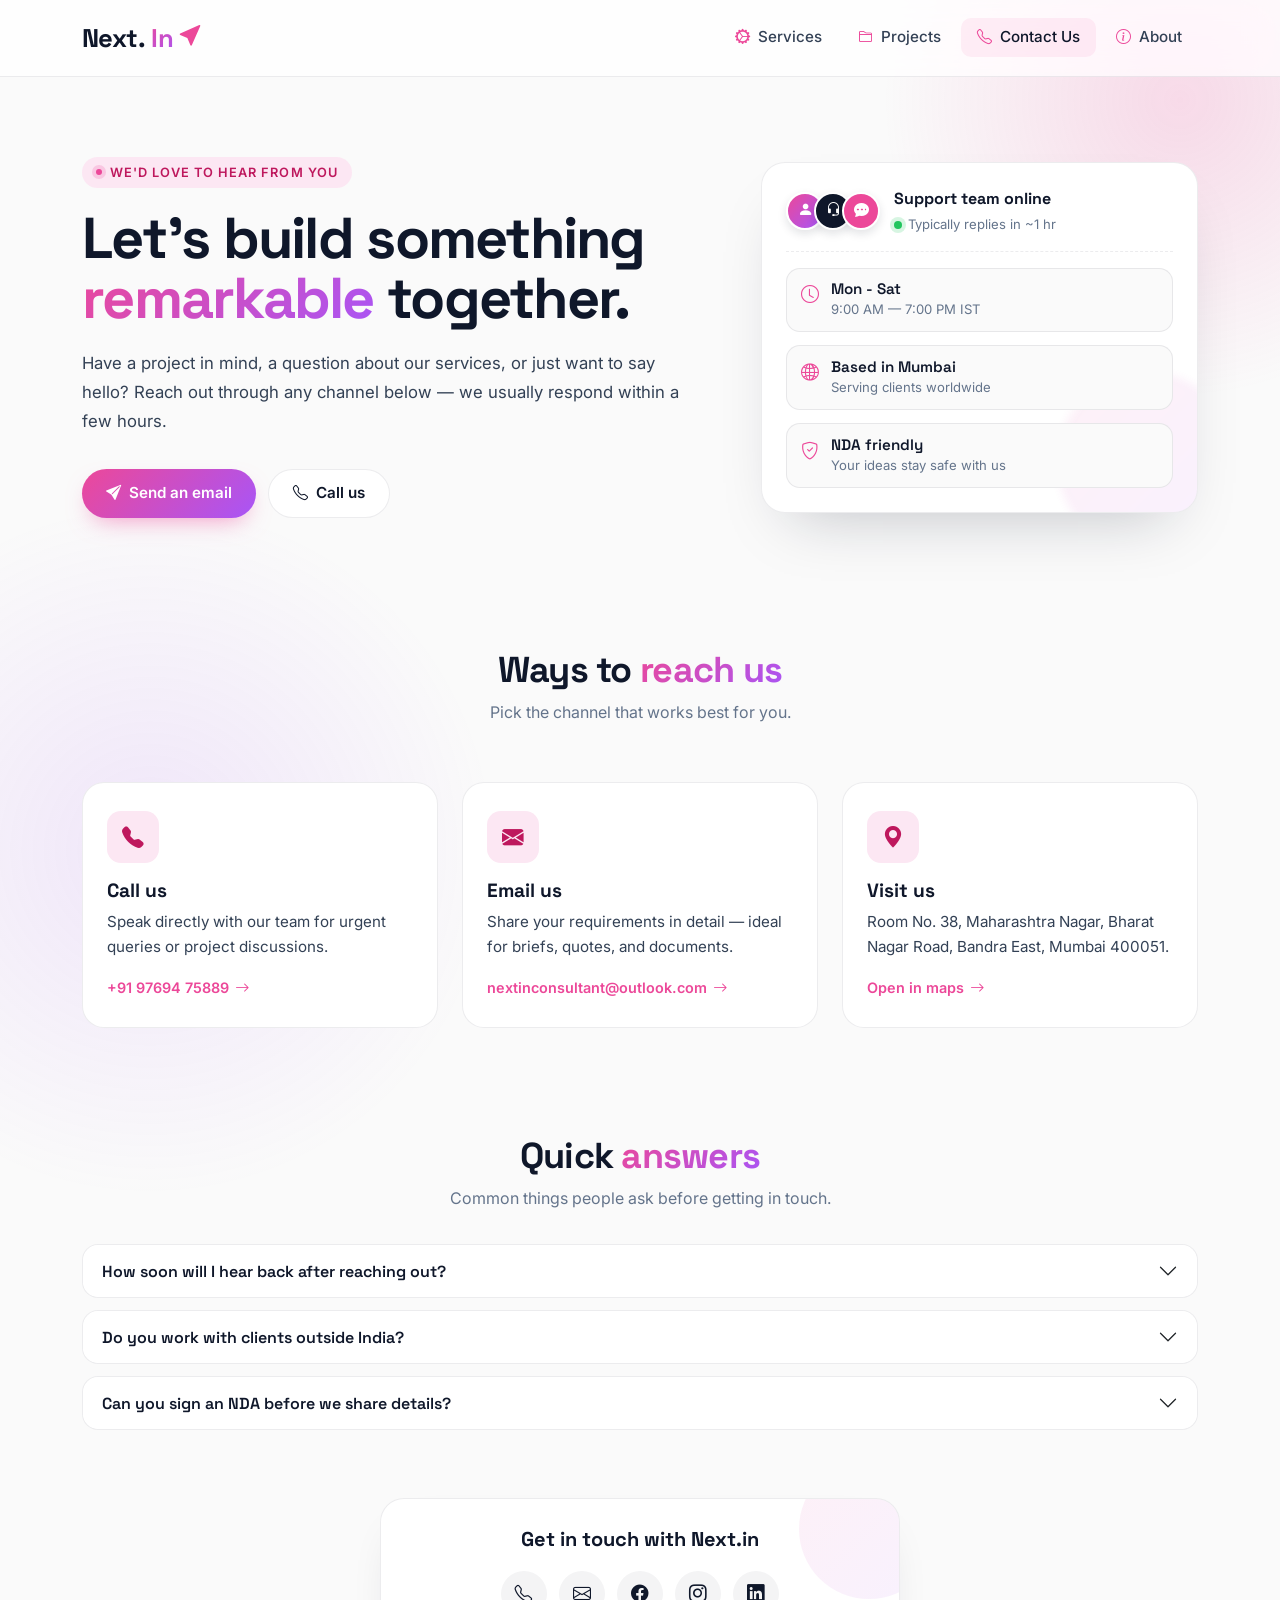
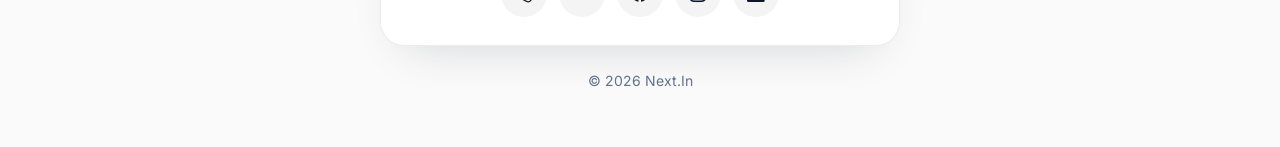
==== commit 6187ddfb: "Update email" ====
--- a/contact/index.html
+++ b/contact/index.html
@@ -131,11 +131,11 @@
                     </a>
                 </div>
                 <div class="col-12 col-md-6 col-lg-4">
-                    <a href="mailto:ashrafhusain0989@gmail.com" class="channel-card rise-3">
+                    <a href="mailto:nextinconsultant@outlook.com" class="channel-card rise-3">
                         <div class="channel-icon"><i class="bi bi-envelope-fill"></i></div>
                         <h3>Email us</h3>
                         <p>Share your requirements in detail — ideal for briefs, quotes, and documents.</p>
-                        <span class="channel-link">ashrafhusain0989@gmail.com <i class="bi bi-arrow-right"></i></span>
+                        <span class="channel-link">nextinconsultant@outlook.com <i class="bi bi-arrow-right"></i></span>
                     </a>
                 </div>
                 <div class="col-12 col-md-12 col-lg-4">
@@ -303,4 +303,4 @@
         crossorigin="anonymous"></script>
 </body>
 
-</html>+</html>
